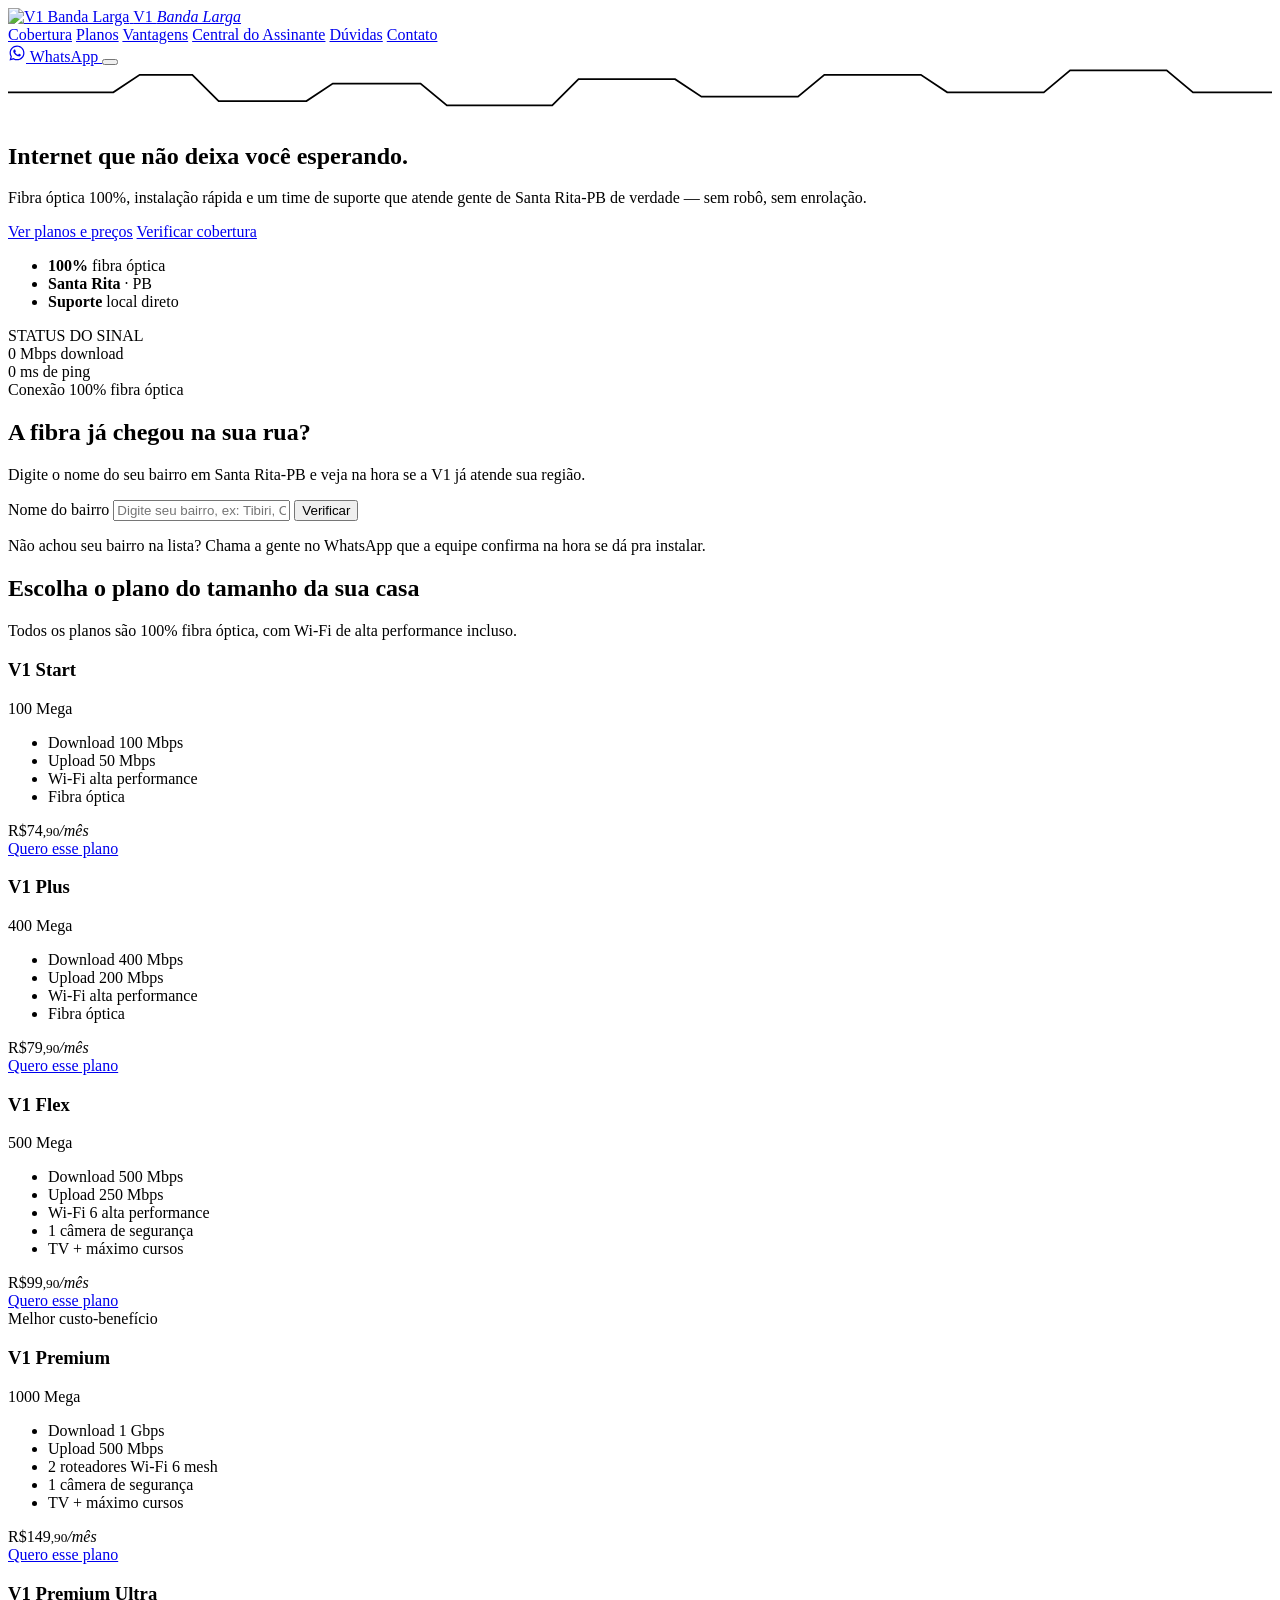
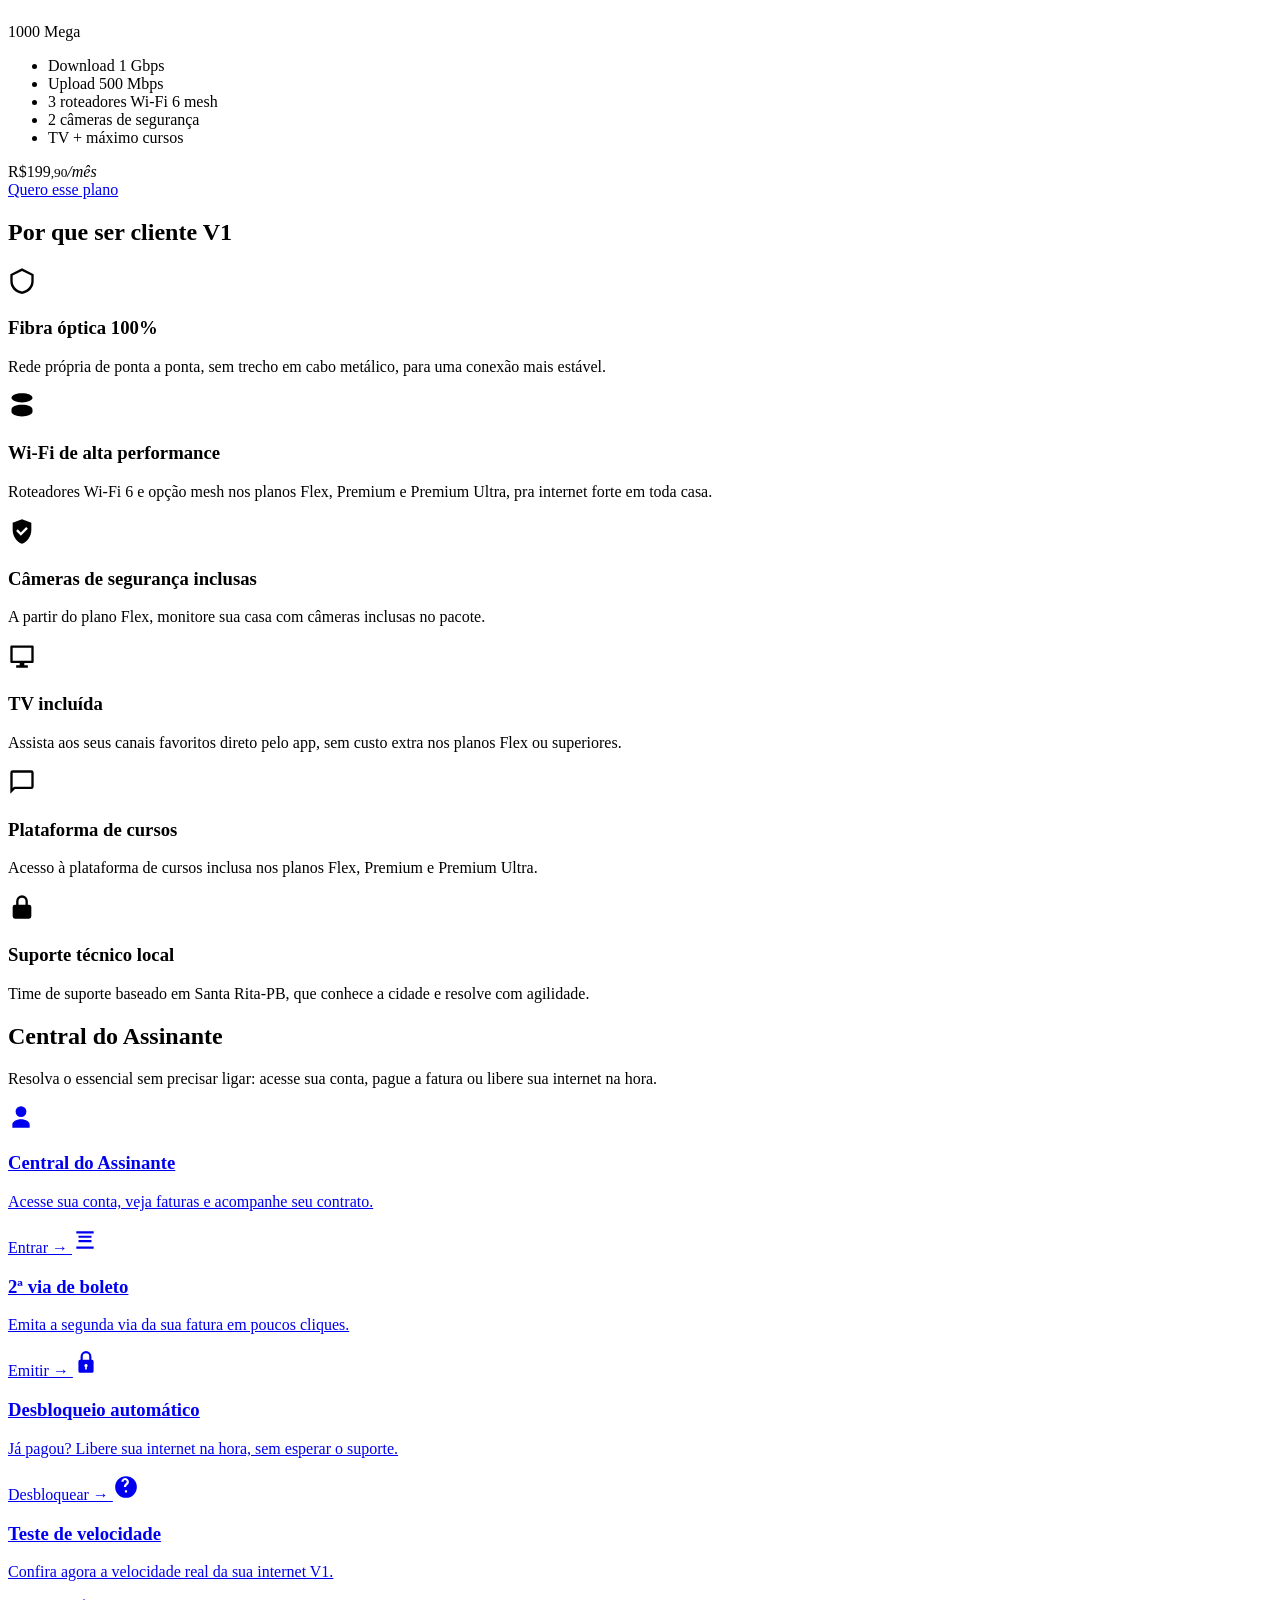
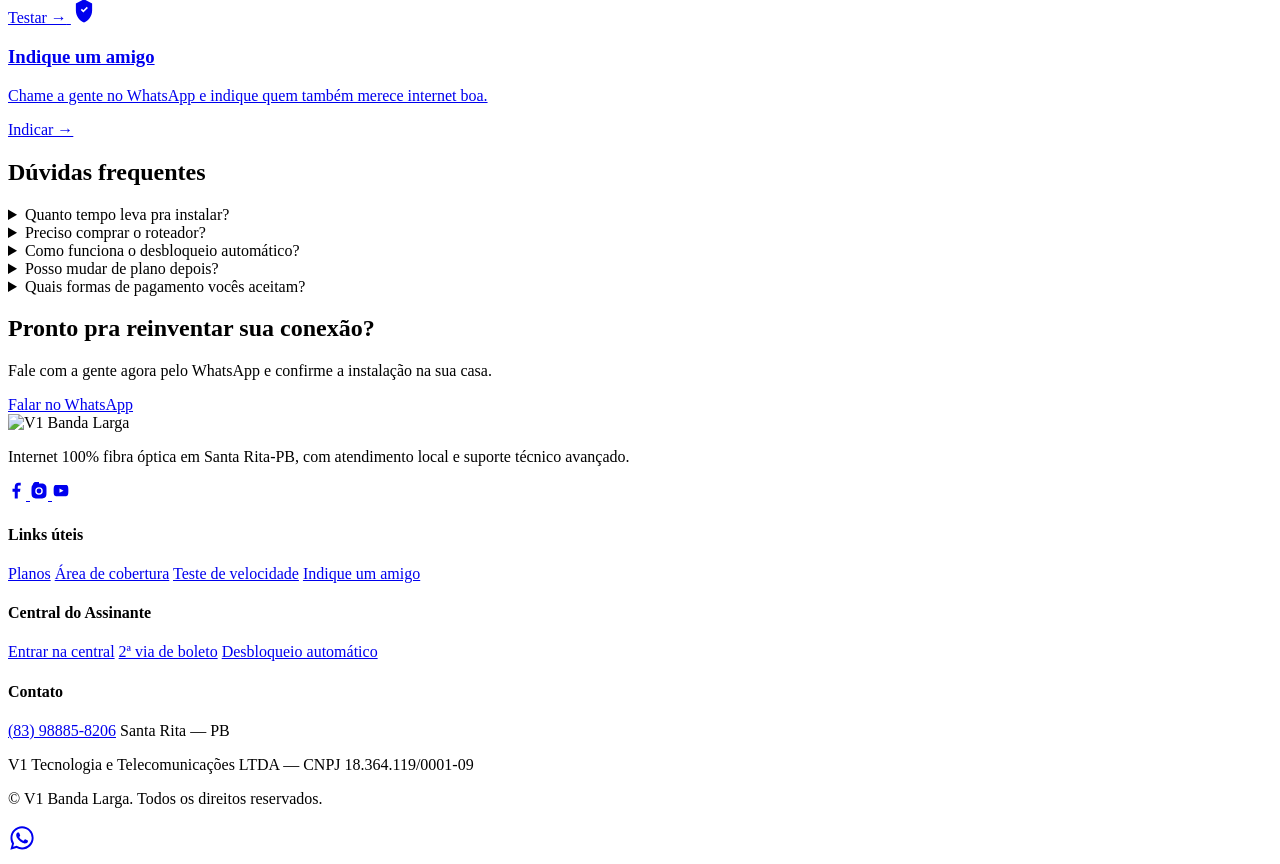
==== index.html @ bdbc302c "Add files via upload" ====
<!DOCTYPE html>
<html lang="pt-BR">
<head>
<meta charset="UTF-8">
<meta name="viewport" content="width=device-width, initial-scale=1.0">
<title>V1 Banda Larga — Internet Fibra Óptica em Santa Rita-PB</title>
<meta name="description" content="Internet 100% fibra óptica em Santa Rita-PB. Verifique a cobertura na sua rua, escolha seu plano e assine em minutos com a V1 Banda Larga.">
<link rel="icon" href="https://v1bandalarga.com.br/wp-content/uploads/2025/12/Logo-V1-Alta-2-150x150.png">
<link rel="preconnect" href="https://fonts.googleapis.com">
<link rel="preconnect" href="https://fonts.gstatic.com" crossorigin>
<link href="https://fonts.googleapis.com/css2?family=Space+Grotesk:wght@500;600;700&family=Inter:wght@400;500;600;700&display=swap" rel="stylesheet">
<link rel="stylesheet" href="css/style.css">
</head>
<body>

<!-- ===================== HEADER ===================== -->
<header class="site-header" id="topo">
  <div class="wrap header-inner">
    <a href="#topo" class="brand">
      <img src="https://v1bandalarga.com.br/wp-content/uploads/2025/12/Logo-V1-Alta-2-150x150.png" alt="V1 Banda Larga" width="44" height="44">
      <span class="brand-text">V1 <em>Banda Larga</em></span>
    </a>

    <nav class="main-nav" id="mainNav">
      <a href="#cobertura">Cobertura</a>
      <a href="#planos">Planos</a>
      <a href="#vantagens">Vantagens</a>
      <a href="#central">Central do Assinante</a>
      <a href="#faq">Dúvidas</a>
      <a href="#contato">Contato</a>
    </nav>

    <div class="header-actions">
      <a class="btn btn-whats btn-sm" href="https://api.whatsapp.com/send/?phone=5583988858206&text=Ol%C3%A1%2C%20quero%20assinar%20a%20V1%20Banda%20Larga&type=phone_number&app_absent=0" target="_blank" rel="noopener">
        <svg viewBox="0 0 24 24" width="18" height="18" aria-hidden="true"><path fill="currentColor" d="M12.04 2C6.58 2 2.13 6.45 2.13 11.91c0 1.75.46 3.45 1.33 4.95L2 22l5.29-1.39a9.9 9.9 0 0 0 4.75 1.21h.01c5.46 0 9.9-4.45 9.9-9.91C21.96 6.45 17.5 2 12.04 2Zm0 18.06h-.01a8.2 8.2 0 0 1-4.19-1.15l-.3-.18-3.14.82.84-3.06-.2-.31a8.15 8.15 0 0 1-1.26-4.36c0-4.53 3.69-8.22 8.27-8.22 2.21 0 4.28.86 5.85 2.42a8.19 8.19 0 0 1 2.42 5.83c0 4.53-3.7 8.21-8.28 8.21Zm4.53-6.15c-.25-.12-1.46-.72-1.68-.8-.23-.08-.39-.12-.56.12-.16.25-.64.8-.78.96-.14.17-.29.19-.53.06-.25-.12-1.04-.38-1.98-1.22-.73-.65-1.23-1.46-1.37-1.7-.14-.25-.02-.38.11-.5.11-.11.25-.29.37-.43.12-.15.16-.25.25-.42.08-.16.04-.31-.02-.43-.06-.12-.56-1.35-.77-1.85-.2-.48-.4-.42-.56-.43h-.48c-.16 0-.43.06-.66.31-.22.25-.87.85-.87 2.08 0 1.22.89 2.4 1.02 2.57.12.16 1.75 2.67 4.24 3.74.59.26 1.06.41 1.42.52.6.19 1.14.16 1.57.1.48-.07 1.46-.6 1.67-1.17.2-.58.2-1.07.14-1.17-.06-.1-.22-.16-.47-.28Z"/></svg>
        WhatsApp
      </a>
      <button class="nav-toggle" id="navToggle" aria-label="Abrir menu" aria-expanded="false" aria-controls="mainNav">
        <span></span><span></span><span></span>
      </button>
    </div>
  </div>
</header>

<main>

<!-- ===================== HERO ===================== -->
<section class="hero">
  <svg class="hero-trace" viewBox="0 0 1440 60" preserveAspectRatio="none" aria-hidden="true">
    <path d="M0 30 L120 30 L150 10 L210 10 L240 40 L340 40 L370 20 L470 20 L500 45 L620 45 L650 15 L760 15 L790 35 L900 35 L930 10 L1040 10 L1070 30 L1180 30 L1210 5 L1320 5 L1350 30 L1440 30" fill="none" stroke="currentColor" stroke-width="2"/>
  </svg>

  <div class="wrap hero-inner">
    <div class="hero-copy">
      <h1>Internet que não deixa você esperando.</h1>
      <p class="hero-lead">Fibra óptica 100%, instalação rápida e um time de suporte que atende gente de Santa Rita-PB de verdade — sem robô, sem enrolação.</p>
      <div class="hero-cta">
        <a href="#planos" class="btn btn-primary">Ver planos e preços</a>
        <a href="#cobertura" class="btn btn-outline">Verificar cobertura</a>
      </div>
      <ul class="hero-trust">
        <li><strong>100%</strong> fibra óptica</li>
        <li><strong>Santa Rita</strong> · PB</li>
        <li><strong>Suporte</strong> local direto</li>
      </ul>
    </div>

    <div class="hero-device" aria-hidden="true">
      <div class="device-card">
        <div class="device-top">
          <span class="device-dot"></span>
          <span class="device-label">STATUS DO SINAL</span>
        </div>
        <div class="device-bars">
          <span style="--h:35%"></span>
          <span style="--h:55%"></span>
          <span style="--h:75%"></span>
          <span style="--h:95%"></span>
          <span style="--h:100%"></span>
        </div>
        <div class="device-readout">
          <div>
            <span class="readout-num" data-count="1000">0</span>
            <span class="readout-unit">Mbps download</span>
          </div>
          <div>
            <span class="readout-num" data-count="4">0</span>
            <span class="readout-unit">ms de ping</span>
          </div>
        </div>
        <div class="device-foot">Conexão 100% fibra óptica</div>
      </div>
    </div>
  </div>
</section>

<!-- ===================== COBERTURA ===================== -->
<section class="section" id="cobertura">
  <div class="wrap">
    <div class="section-head">
      <h2>A fibra já chegou na sua rua?</h2>
      <p>Digite o nome do seu bairro em Santa Rita-PB e veja na hora se a V1 já atende sua região.</p>
    </div>

    <form class="coverage-form" id="coverageForm">
      <label for="bairroInput" class="sr-only">Nome do bairro</label>
      <input type="text" id="bairroInput" name="bairro" placeholder="Digite seu bairro, ex: Tibiri, Centro, Jardim Europa..." autocomplete="off">
      <button type="submit" class="btn btn-primary">Verificar</button>
    </form>

    <div class="coverage-result" id="coverageResult" role="status" aria-live="polite"></div>

    <p class="coverage-hint">Não achou seu bairro na lista? Chama a gente no WhatsApp que a equipe confirma na hora se dá pra instalar.</p>
  </div>
</section>

<!-- ===================== PLANOS ===================== -->
<section class="section section-dark" id="planos">
  <div class="wrap">
    <div class="section-head">
      <h2>Escolha o plano do tamanho da sua casa</h2>
      <p>Todos os planos são 100% fibra óptica, com Wi-Fi de alta performance incluso.</p>
    </div>

    <div class="plans-grid">

      <article class="plan-card">
        <h3>V1 Start</h3>
        <div class="plan-speed"><span>100</span> Mega</div>
        <ul class="plan-features">
          <li>Download 100 Mbps</li>
          <li>Upload 50 Mbps</li>
          <li>Wi-Fi alta performance</li>
          <li>Fibra óptica</li>
        </ul>
        <div class="plan-price"><span>R$</span>74<small>,90</small><em>/mês</em></div>
        <a class="btn btn-whats btn-block" target="_blank" rel="noopener" href="https://api.whatsapp.com/send/?phone=5583988858206&text=Ol%C3%A1%2C%20tenho%20interesse%20no%20plano%20V1%20Start%20100%20Mega&type=phone_number&app_absent=0">Quero esse plano</a>
      </article>

      <article class="plan-card">
        <h3>V1 Plus</h3>
        <div class="plan-speed"><span>400</span> Mega</div>
        <ul class="plan-features">
          <li>Download 400 Mbps</li>
          <li>Upload 200 Mbps</li>
          <li>Wi-Fi alta performance</li>
          <li>Fibra óptica</li>
        </ul>
        <div class="plan-price"><span>R$</span>79<small>,90</small><em>/mês</em></div>
        <a class="btn btn-whats btn-block" target="_blank" rel="noopener" href="https://api.whatsapp.com/send/?phone=5583988858206&text=Ol%C3%A1%2C%20tenho%20interesse%20no%20plano%20V1%20Plus%20400%20Mega&type=phone_number&app_absent=0">Quero esse plano</a>
      </article>

      <article class="plan-card">
        <h3>V1 Flex</h3>
        <div class="plan-speed"><span>500</span> Mega</div>
        <ul class="plan-features">
          <li>Download 500 Mbps</li>
          <li>Upload 250 Mbps</li>
          <li>Wi-Fi 6 alta performance</li>
          <li>1 câmera de segurança</li>
          <li>TV + máximo cursos</li>
        </ul>
        <div class="plan-price"><span>R$</span>99<small>,90</small><em>/mês</em></div>
        <a class="btn btn-whats btn-block" target="_blank" rel="noopener" href="https://api.whatsapp.com/send/?phone=5583988858206&text=Ol%C3%A1%2C%20tenho%20interesse%20no%20plano%20V1%20Flex%20500%20Mega&type=phone_number&app_absent=0">Quero esse plano</a>
      </article>

      <article class="plan-card plan-highlight">
        <span class="plan-tag">Melhor custo-benefício</span>
        <h3>V1 Premium</h3>
        <div class="plan-speed"><span>1000</span> Mega</div>
        <ul class="plan-features">
          <li>Download 1 Gbps</li>
          <li>Upload 500 Mbps</li>
          <li>2 roteadores Wi-Fi 6 mesh</li>
          <li>1 câmera de segurança</li>
          <li>TV + máximo cursos</li>
        </ul>
        <div class="plan-price"><span>R$</span>149<small>,90</small><em>/mês</em></div>
        <a class="btn btn-whats btn-block" target="_blank" rel="noopener" href="https://api.whatsapp.com/send/?phone=5583988858206&text=Ol%C3%A1%2C%20tenho%20interesse%20no%20plano%20V1%20Premium%201000%20Mega&type=phone_number&app_absent=0">Quero esse plano</a>
      </article>

      <article class="plan-card">
        <h3>V1 Premium Ultra</h3>
        <div class="plan-speed"><span>1000</span> Mega</div>
        <ul class="plan-features">
          <li>Download 1 Gbps</li>
          <li>Upload 500 Mbps</li>
          <li>3 roteadores Wi-Fi 6 mesh</li>
          <li>2 câmeras de segurança</li>
          <li>TV + máximo cursos</li>
        </ul>
        <div class="plan-price"><span>R$</span>199<small>,90</small><em>/mês</em></div>
        <a class="btn btn-whats btn-block" target="_blank" rel="noopener" href="https://api.whatsapp.com/send/?phone=5583988858206&text=Ol%C3%A1%2C%20tenho%20interesse%20no%20plano%20V1%20Premium%20Ultra%201000%20Mega&type=phone_number&app_absent=0">Quero esse plano</a>
      </article>

    </div>
  </div>
</section>

<!-- ===================== VANTAGENS ===================== -->
<section class="section" id="vantagens">
  <div class="wrap">
    <div class="section-head">
      <h2>Por que ser cliente V1</h2>
    </div>

    <div class="advantages-grid">
      <div class="advantage">
        <svg viewBox="0 0 24 24" width="28" height="28" aria-hidden="true"><path fill="currentColor" d="M12 2 2 7v6c0 5.25 3.6 9.74 10 11 6.4-1.26 10-5.75 10-11V7l-10-5Zm0 2.2 8 4v4.7c0 4.25-2.86 7.75-8 8.98-5.14-1.23-8-4.73-8-8.98V8.2l8-4Z"/></svg>
        <h3>Fibra óptica 100%</h3>
        <p>Rede própria de ponta a ponta, sem trecho em cabo metálico, para uma conexão mais estável.</p>
      </div>
      <div class="advantage">
        <svg viewBox="0 0 24 24" width="28" height="28" aria-hidden="true"><path fill="currentColor" d="M12 21c-4.97 0-9-1.79-9-4v-2c0-2.21 4.03-4 9-4s9 1.79 9 4v2c0 2.21-4.03 4-9 4Zm0-12C7.03 9 3 7.21 3 5s4.03-4 9-4 9 1.79 9 4-4.03 4-9 4Z"/></svg>
        <h3>Wi-Fi de alta performance</h3>
        <p>Roteadores Wi-Fi 6 e opção mesh nos planos Flex, Premium e Premium Ultra, pra internet forte em toda casa.</p>
      </div>
      <div class="advantage">
        <svg viewBox="0 0 24 24" width="28" height="28" aria-hidden="true"><path fill="currentColor" d="M12 2 4 5v6c0 5.5 3.4 10.7 8 12 4.6-1.3 8-6.5 8-12V5l-8-3Zm-1 14-4-4 1.4-1.4L11 13.2l4.6-4.6L17 10l-6 6Z"/></svg>
        <h3>Câmeras de segurança inclusas</h3>
        <p>A partir do plano Flex, monitore sua casa com câmeras inclusas no pacote.</p>
      </div>
      <div class="advantage">
        <svg viewBox="0 0 24 24" width="28" height="28" aria-hidden="true"><path fill="currentColor" d="M21 3H3a1 1 0 0 0-1 1v13a1 1 0 0 0 1 1h7v2H7v2h10v-2h-3v-2h7a1 1 0 0 0 1-1V4a1 1 0 0 0-1-1Zm-1 13H4V5h16v11Z"/></svg>
        <h3>TV incluída</h3>
        <p>Assista aos seus canais favoritos direto pelo app, sem custo extra nos planos Flex ou superiores.</p>
      </div>
      <div class="advantage">
        <svg viewBox="0 0 24 24" width="28" height="28" aria-hidden="true"><path fill="currentColor" d="M4 4h16v12H5.17L4 17.17V4Zm0-2a2 2 0 0 0-2 2v18l4-4h14a2 2 0 0 0 2-2V4a2 2 0 0 0-2-2H4Z"/></svg>
        <h3>Plataforma de cursos</h3>
        <p>Acesso à plataforma de cursos inclusa nos planos Flex, Premium e Premium Ultra.</p>
      </div>
      <div class="advantage">
        <svg viewBox="0 0 24 24" width="28" height="28" aria-hidden="true"><path fill="currentColor" d="M12 2a5 5 0 0 1 5 5v3h1a2 2 0 0 1 2 2v8a2 2 0 0 1-2 2H6a2 2 0 0 1-2-2v-8a2 2 0 0 1 2-2h1V7a5 5 0 0 1 5-5Zm0 2a3 3 0 0 0-3 3v3h6V7a3 3 0 0 0-3-3Z"/></svg>
        <h3>Suporte técnico local</h3>
        <p>Time de suporte baseado em Santa Rita-PB, que conhece a cidade e resolve com agilidade.</p>
      </div>
    </div>
  </div>
</section>

<!-- ===================== CENTRAL DO ASSINANTE ===================== -->
<section class="section section-dark" id="central">
  <div class="wrap">
    <div class="section-head">
      <h2>Central do Assinante</h2>
      <p>Resolva o essencial sem precisar ligar: acesse sua conta, pague a fatura ou libere sua internet na hora.</p>
    </div>

    <div class="central-grid">

      <a class="central-card" href="https://v1bandalarga.sgp.net.br/accounts/central/login" target="_blank" rel="noopener">
        <svg viewBox="0 0 24 24" width="26" height="26" aria-hidden="true"><path fill="currentColor" d="M12 12a5 5 0 1 0 0-10 5 5 0 0 0 0 10Zm0 2c-4.42 0-8 2.24-8 5v3h16v-3c0-2.76-3.58-5-8-5Z"/></svg>
        <h3>Central do Assinante</h3>
        <p>Acesse sua conta, veja faturas e acompanhe seu contrato.</p>
        <span class="central-link">Entrar &rarr;</span>
      </a>

      <a class="central-card" href="https://v1bandalarga.sgp.net.br/accounts/central/login" target="_blank" rel="noopener">
        <svg viewBox="0 0 24 24" width="26" height="26" aria-hidden="true"><path fill="currentColor" d="M4 4h16v2H4V4Zm0 14h16v2H4v-2Zm2-10h12v2H6V8Zm0 4h12v2H6v-2Z"/></svg>
        <h3>2ª via de boleto</h3>
        <p>Emita a segunda via da sua fatura em poucos cliques.</p>
        <span class="central-link">Emitir &rarr;</span>
      </a>

      <a class="central-card central-card-accent" href="https://v1bandalarga.sgp.net.br/accounts/central/login" target="_blank" rel="noopener">
        <svg viewBox="0 0 24 24" width="26" height="26" aria-hidden="true"><path fill="currentColor" d="M12 1a5 5 0 0 1 5 5v3h.5A1.5 1.5 0 0 1 19 10.5v9a1.5 1.5 0 0 1-1.5 1.5h-11A1.5 1.5 0 0 1 5 19.5v-9A1.5 1.5 0 0 1 6.5 9H7V6a5 5 0 0 1 5-5Zm0 2a3 3 0 0 0-3 3v3h6V6a3 3 0 0 0-3-3Zm0 10a1.5 1.5 0 0 0-.75 2.8V17.5a.75.75 0 0 0 1.5 0v-1.7A1.5 1.5 0 0 0 12 13Z"/></svg>
        <h3>Desbloqueio automático</h3>
        <p>Já pagou? Libere sua internet na hora, sem esperar o suporte.</p>
        <span class="central-link">Desbloquear &rarr;</span>
      </a>

      <a class="central-card" href="https://v1bandalarga.speedtestcustom.com" target="_blank" rel="noopener">
        <svg viewBox="0 0 24 24" width="26" height="26" aria-hidden="true"><path fill="currentColor" d="M12 2a10 10 0 1 0 10 10A10 10 0 0 0 12 2Zm1 15h-2v-2h2Zm1.07-7.75-1.42 1.42a2 2 0 0 0-.65 1.33h-2a4 4 0 0 1 1.17-2.75l1.09-1.1a1.5 1.5 0 1 0-2.55-1.07h-2a3.5 3.5 0 1 1 6.36 2.17Z"/></svg>
        <h3>Teste de velocidade</h3>
        <p>Confira agora a velocidade real da sua internet V1.</p>
        <span class="central-link">Testar &rarr;</span>
      </a>

      <a class="central-card" href="https://api.whatsapp.com/message/WPY2QM5CGW5VB1" target="_blank" rel="noopener">
        <svg viewBox="0 0 24 24" width="26" height="26" aria-hidden="true"><path fill="currentColor" d="M12 2 4.5 6v6.5c0 5.05 3.4 9.76 7.5 11 4.1-1.24 7.5-5.95 7.5-11V6L12 2Zm3.6 8.1-4.2 4.2-2.4-2.4 1.06-1.06L11.4 12.2l3.14-3.14L15.6 10.1Z"/></svg>
        <h3>Indique um amigo</h3>
        <p>Chame a gente no WhatsApp e indique quem também merece internet boa.</p>
        <span class="central-link">Indicar &rarr;</span>
      </a>

    </div>
  </div>
</section>

<!-- ===================== FAQ ===================== -->
<section class="section" id="faq">
  <div class="wrap wrap-narrow">
    <div class="section-head">
      <h2>Dúvidas frequentes</h2>
    </div>

    <div class="faq-list">
      <details class="faq-item">
        <summary>Quanto tempo leva pra instalar?</summary>
        <p>O prazo varia conforme a disponibilidade de rede na sua rua. Depois de confirmada a cobertura, nossa equipe agenda a instalação com você.</p>
      </details>
      <details class="faq-item">
        <summary>Preciso comprar o roteador?</summary>
        <p>Não. O equipamento vai em comodato — ele é seu enquanto você for cliente V1, e a manutenção é por nossa conta.</p>
      </details>
      <details class="faq-item">
        <summary>Como funciona o desbloqueio automático?</summary>
        <p>Depois de confirmado o pagamento, você acessa a Central do Assinante e libera sua internet na hora, sem precisar esperar o suporte.</p>
      </details>
      <details class="faq-item">
        <summary>Posso mudar de plano depois?</summary>
        <p>Sim. É só falar com a gente pelo WhatsApp ou pela Central do Assinante que ajustamos seu plano.</p>
      </details>
      <details class="faq-item">
        <summary>Quais formas de pagamento vocês aceitam?</summary>
        <p>Boleto e Pix. Fale com a equipe pra confirmar as opções disponíveis pro seu plano.</p>
      </details>
    </div>
  </div>
</section>

<!-- ===================== CTA FINAL ===================== -->
<section class="cta-final">
  <div class="wrap">
    <h2>Pronto pra reinventar sua conexão?</h2>
    <p>Fale com a gente agora pelo WhatsApp e confirme a instalação na sua casa.</p>
    <a class="btn btn-whats btn-lg" target="_blank" rel="noopener" href="https://api.whatsapp.com/send/?phone=5583988858206&text=Ol%C3%A1%2C%20quero%20assinar%20a%20V1%20Banda%20Larga&type=phone_number&app_absent=0">Falar no WhatsApp</a>
  </div>
</section>

</main>

<!-- ===================== FOOTER ===================== -->
<footer class="site-footer" id="contato">
  <div class="wrap footer-grid">
    <div class="footer-brand">
      <img src="https://v1bandalarga.com.br/wp-content/uploads/2025/12/Logo-V1-Alta-2-150x150.png" alt="V1 Banda Larga" width="56" height="56">
      <p>Internet 100% fibra óptica em Santa Rita-PB, com atendimento local e suporte técnico avançado.</p>
      <div class="footer-social">
        <a href="#" aria-label="Facebook" target="_blank" rel="noopener">
          <svg viewBox="0 0 24 24" width="18" height="18"><path fill="currentColor" d="M13 22v-9h3l.5-4H13V6.5c0-1.16.32-1.95 1.98-1.95H17V1.1C16.6 1.05 15.4 1 14 1c-3 0-5 1.83-5 5.2V9H6v4h3v9h4Z"/></svg>
        </a>
        <a href="#" aria-label="Instagram" target="_blank" rel="noopener">
          <svg viewBox="0 0 24 24" width="18" height="18"><path fill="currentColor" d="M12 2c2.7 0 3.06.01 4.12.06 1.06.05 1.79.22 2.43.47.66.26 1.22.6 1.77 1.15.55.55.9 1.11 1.15 1.77.25.64.42 1.37.47 2.43C21.99 8.94 22 9.3 22 12s-.01 3.06-.06 4.12c-.05 1.06-.22 1.79-.47 2.43a4.9 4.9 0 0 1-1.15 1.77 4.9 4.9 0 0 1-1.77 1.15c-.64.25-1.37.42-2.43.47C15.06 21.99 14.7 22 12 22s-3.06-.01-4.12-.06c-1.06-.05-1.79-.22-2.43-.47a4.9 4.9 0 0 1-1.77-1.15 4.9 4.9 0 0 1-1.15-1.77c-.25-.64-.42-1.37-.47-2.43C2.01 15.06 2 14.7 2 12s.01-3.06.06-4.12c.05-1.06.22-1.79.47-2.43.26-.66.6-1.22 1.15-1.77A4.9 4.9 0 0 1 5.45.53C6.09.28 6.82.11 7.88.06 8.94.01 9.3 0 12 0Zm0 5a5 5 0 1 0 0 10 5 5 0 0 0 0-10Zm0 8.2a3.2 3.2 0 1 1 0-6.4 3.2 3.2 0 0 1 0 6.4Zm5.2-8.4a1.17 1.17 0 1 1 0-2.34 1.17 1.17 0 0 1 0 2.34Z"/></svg>
        </a>
        <a href="#" aria-label="YouTube" target="_blank" rel="noopener">
          <svg viewBox="0 0 24 24" width="18" height="18"><path fill="currentColor" d="M21.6 7.2s-.21-1.49-.86-2.14c-.82-.86-1.74-.86-2.16-.91C15.6 4 12 4 12 4h-.01s-3.59 0-6.57.15c-.42.05-1.34.05-2.16.91-.65.65-.86 2.14-.86 2.14S2.2 8.94 2.2 10.68v1.63c0 1.74.2 3.48.2 3.48s.21 1.49.86 2.14c.82.86 1.9.83 2.38.92C7.4 19 12 19 12 19s3.6 0 6.58-.15c.42-.05 1.34-.05 2.16-.91.65-.65.86-2.14.86-2.14s.2-1.74.2-3.48v-1.63c0-1.74-.2-3.48-.2-3.48ZM9.98 14.3V8.7l5.4 2.8-5.4 2.8Z"/></svg>
        </a>
      </div>
    </div>

    <div class="footer-col">
      <h4>Links úteis</h4>
      <a href="#planos">Planos</a>
      <a href="#cobertura">Área de cobertura</a>
      <a href="https://v1bandalarga.speedtestcustom.com" target="_blank" rel="noopener">Teste de velocidade</a>
      <a href="https://api.whatsapp.com/message/WPY2QM5CGW5VB1" target="_blank" rel="noopener">Indique um amigo</a>
    </div>

    <div class="footer-col">
      <h4>Central do Assinante</h4>
      <a href="https://v1bandalarga.sgp.net.br/accounts/central/login" target="_blank" rel="noopener">Entrar na central</a>
      <a href="https://v1bandalarga.sgp.net.br/accounts/central/login" target="_blank" rel="noopener">2ª via de boleto</a>
      <a href="https://v1bandalarga.sgp.net.br/accounts/central/login" target="_blank" rel="noopener">Desbloqueio automático</a>
    </div>

    <div class="footer-col">
      <h4>Contato</h4>
      <a href="https://api.whatsapp.com/send/?phone=5583988858206&text=Ol%C3%A1%2C%20quero%20falar%20com%20a%20V1%20Banda%20Larga&type=phone_number&app_absent=0" target="_blank" rel="noopener">(83) 98885-8206</a>
      <span>Santa Rita — PB</span>
    </div>
  </div>

  <div class="wrap footer-bottom">
    <p>V1 Tecnologia e Telecomunicações LTDA — CNPJ 18.364.119/0001-09</p>
    <p>&copy; <span id="ano"></span> V1 Banda Larga. Todos os direitos reservados.</p>
  </div>
</footer>

<a class="whats-float" href="https://api.whatsapp.com/send/?phone=5583988858206&text=Ol%C3%A1%2C%20quero%20assinar%20a%20V1%20Banda%20Larga&type=phone_number&app_absent=0" target="_blank" rel="noopener" aria-label="Falar no WhatsApp">
  <svg viewBox="0 0 24 24" width="28" height="28" aria-hidden="true"><path fill="currentColor" d="M12.04 2C6.58 2 2.13 6.45 2.13 11.91c0 1.75.46 3.45 1.33 4.95L2 22l5.29-1.39a9.9 9.9 0 0 0 4.75 1.21h.01c5.46 0 9.9-4.45 9.9-9.91C21.96 6.45 17.5 2 12.04 2Zm0 18.06h-.01a8.2 8.2 0 0 1-4.19-1.15l-.3-.18-3.14.82.84-3.06-.2-.31a8.15 8.15 0 0 1-1.26-4.36c0-4.53 3.69-8.22 8.27-8.22 2.21 0 4.28.86 5.85 2.42a8.19 8.19 0 0 1 2.42 5.83c0 4.53-3.7 8.21-8.28 8.21Zm4.53-6.15c-.25-.12-1.46-.72-1.68-.8-.23-.08-.39-.12-.56.12-.16.25-.64.8-.78.96-.14.17-.29.19-.53.06-.25-.12-1.04-.38-1.98-1.22-.73-.65-1.23-1.46-1.37-1.7-.14-.25-.02-.38.11-.5.11-.11.25-.29.37-.43.12-.15.16-.25.25-.42.08-.16.04-.31-.02-.43-.06-.12-.56-1.35-.77-1.85-.2-.48-.4-.42-.56-.43h-.48c-.16 0-.43.06-.66.31-.22.25-.87.85-.87 2.08 0 1.22.89 2.4 1.02 2.57.12.16 1.75 2.67 4.24 3.74.59.26 1.06.41 1.42.52.6.19 1.14.16 1.57.1.48-.07 1.46-.6 1.67-1.17.2-.58.2-1.07.14-1.17-.06-.1-.22-.16-.47-.28Z"/></svg>
</a>

<script src="https://cdn.jsdelivr.net/npm/@supabase/supabase-js@2" defer></script>
<script src="js/main.js" defer></script>
</body>
</html>
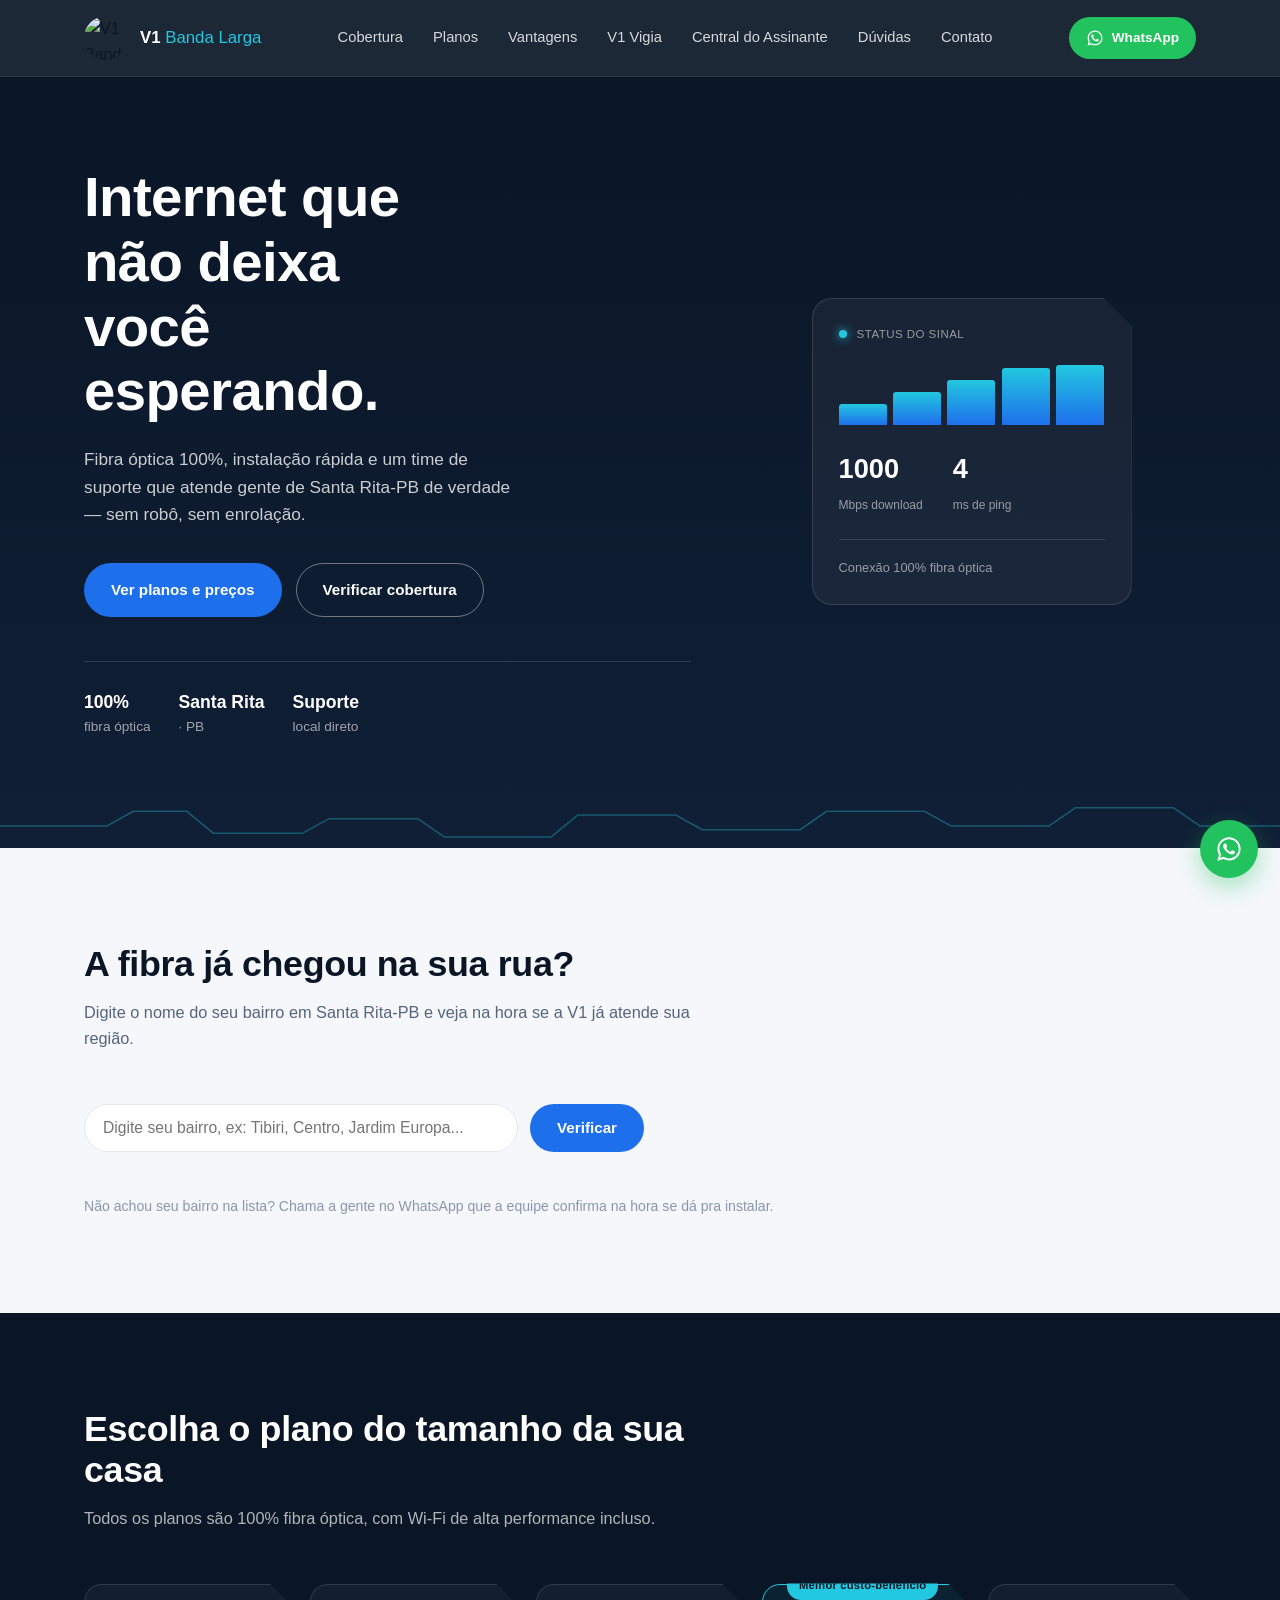
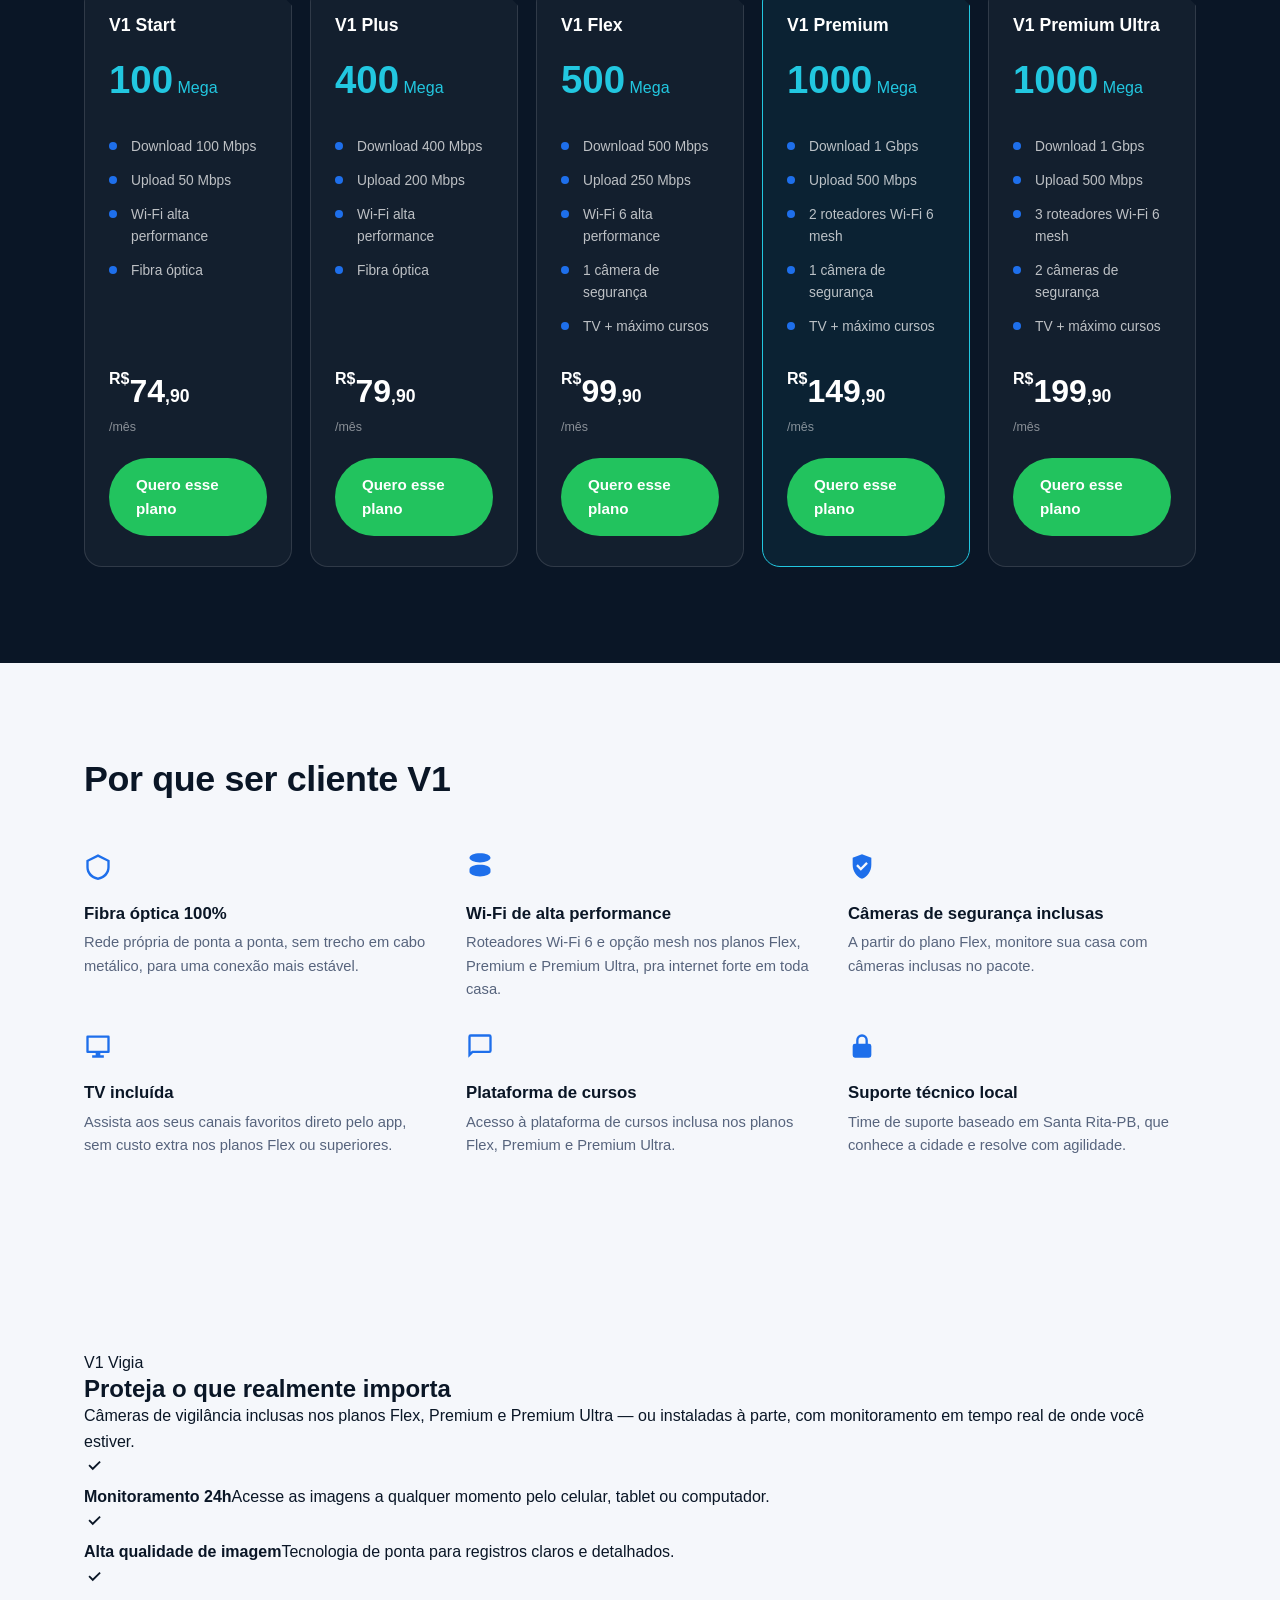
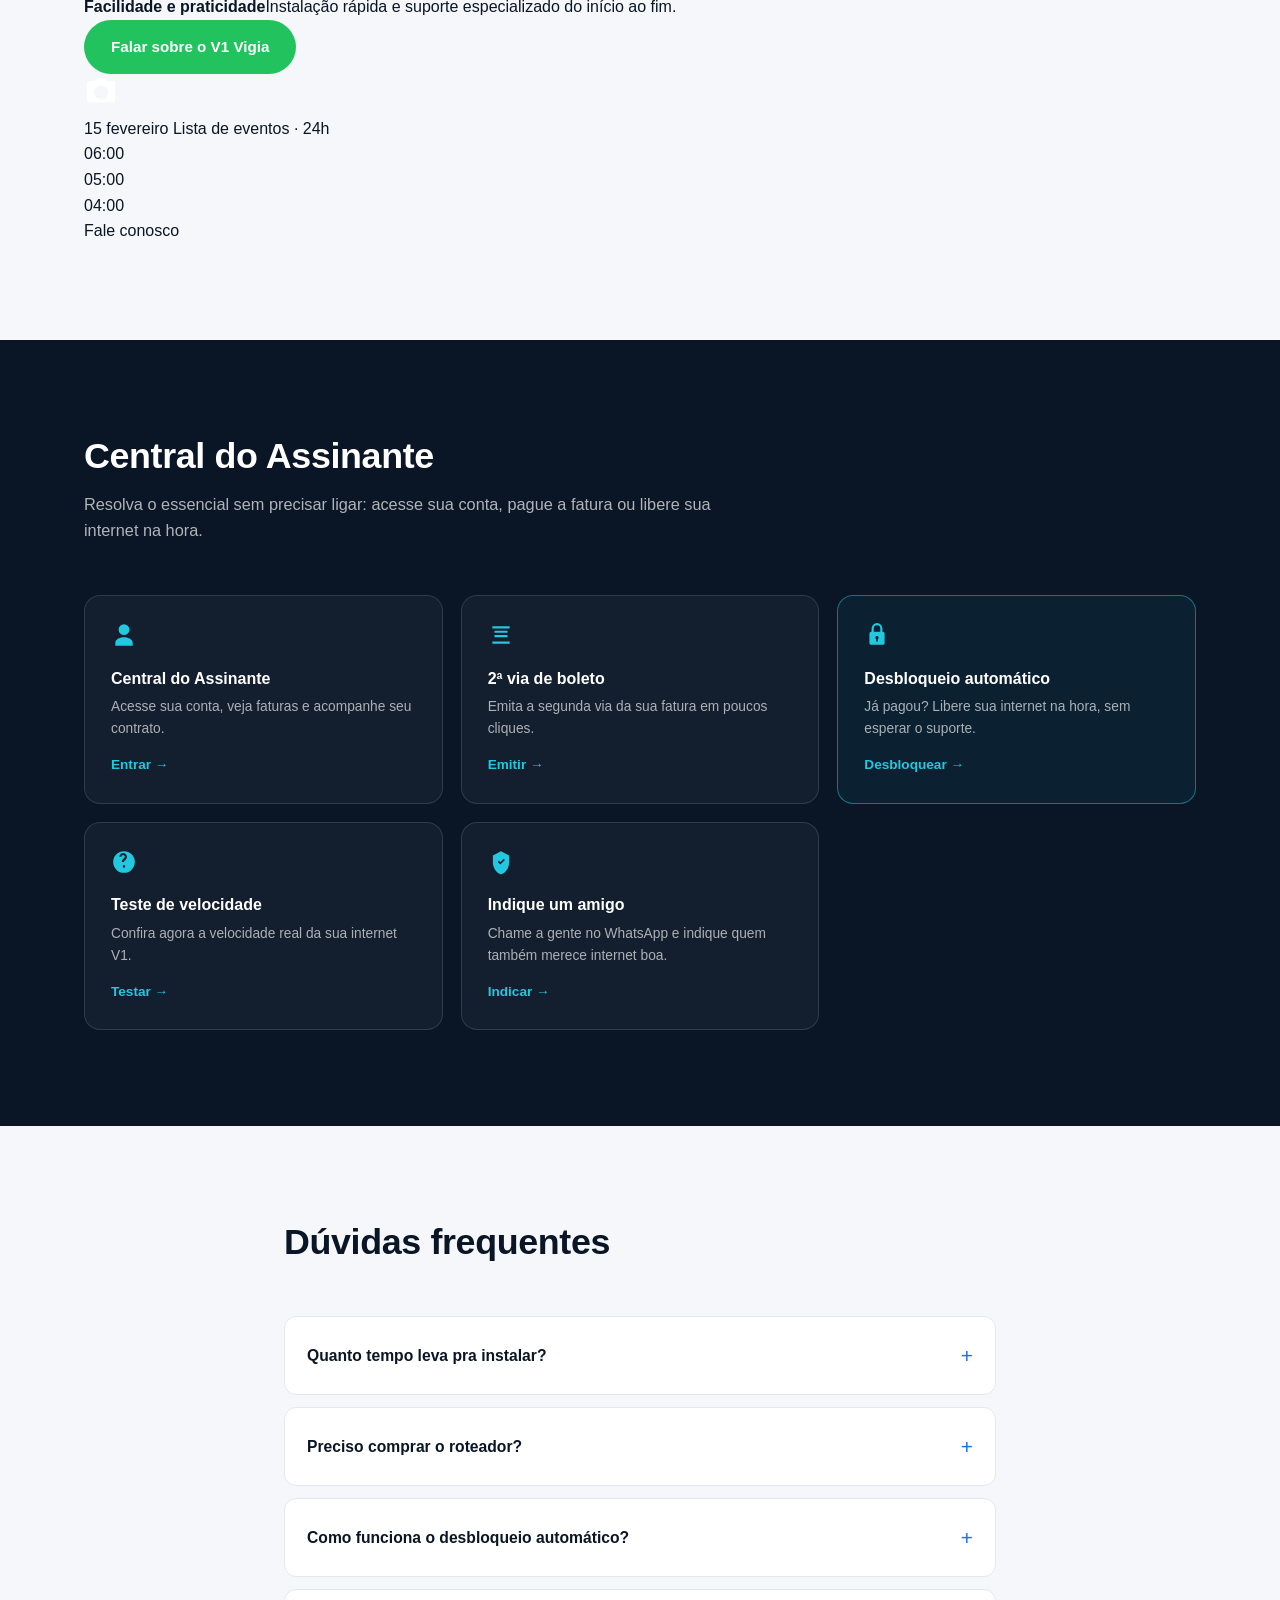
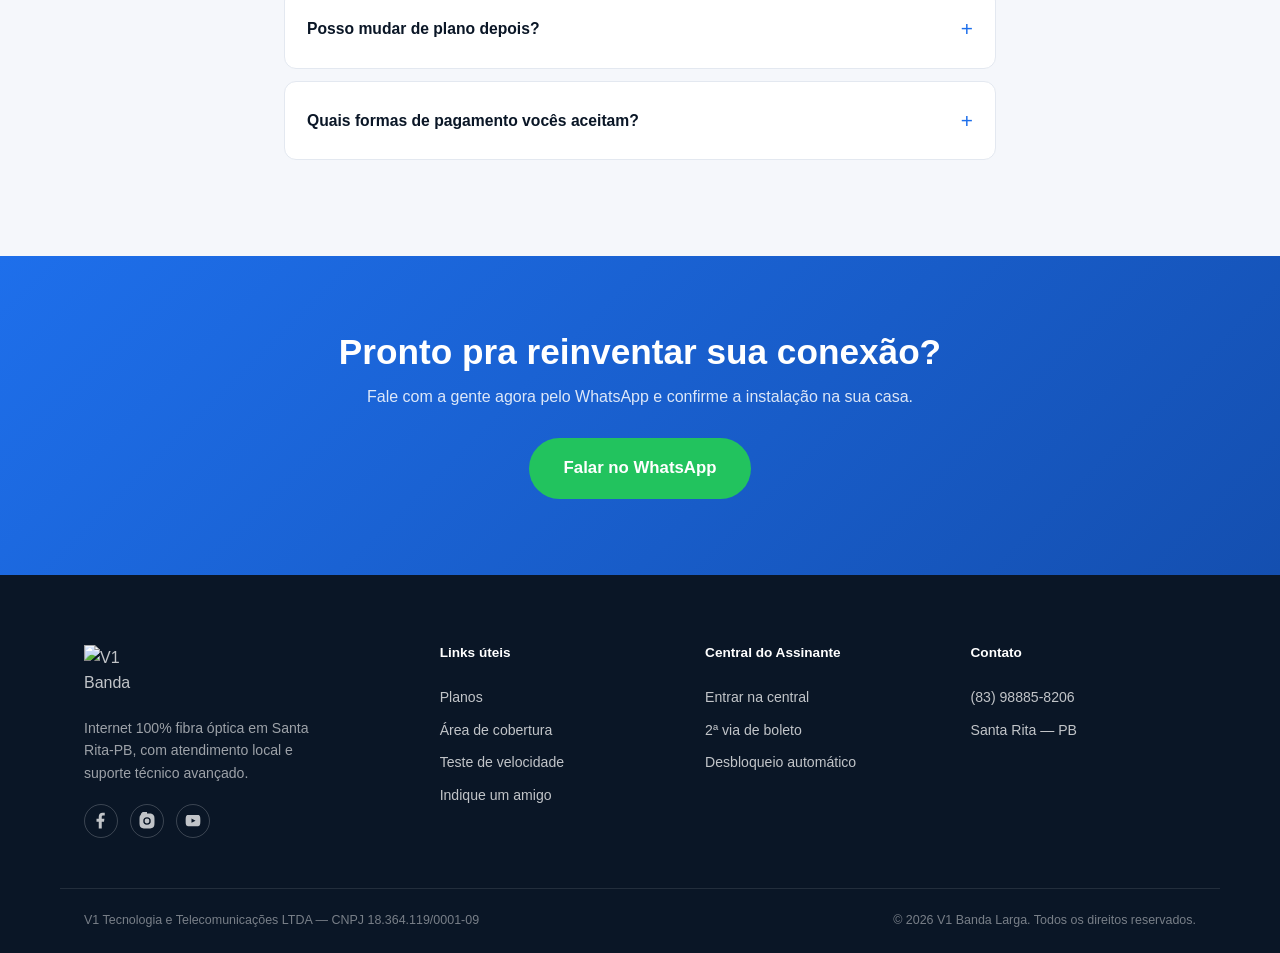
==== commit 77784526: "Update index.html" ====
--- a/index.html
+++ b/index.html
@@ -25,6 +25,7 @@
       <a href="#cobertura">Cobertura</a>
       <a href="#planos">Planos</a>
       <a href="#vantagens">Vantagens</a>
+      <a href="#vigia">V1 Vigia</a>
       <a href="#central">Central do Assinante</a>
       <a href="#faq">Dúvidas</a>
       <a href="#contato">Contato</a>
@@ -45,7 +46,10 @@
 <main>
 
 <!-- ===================== HERO ===================== -->
-<section class="hero">
+<section class="hero" id="heroSection">
+  <div class="hero-glow hero-glow-a" aria-hidden="true"></div>
+  <div class="hero-glow hero-glow-b" aria-hidden="true"></div>
+
   <svg class="hero-trace" viewBox="0 0 1440 60" preserveAspectRatio="none" aria-hidden="true">
     <path d="M0 30 L120 30 L150 10 L210 10 L240 40 L340 40 L370 20 L470 20 L500 45 L620 45 L650 15 L760 15 L790 35 L900 35 L930 10 L1040 10 L1070 30 L1180 30 L1210 5 L1320 5 L1350 30 L1440 30" fill="none" stroke="currentColor" stroke-width="2"/>
   </svg>
@@ -66,7 +70,10 @@
     </div>
 
     <div class="hero-device" aria-hidden="true">
-      <div class="device-card">
+      <span class="signal-ring ring-1"></span>
+      <span class="signal-ring ring-2"></span>
+      <span class="signal-ring ring-3"></span>
+      <div class="device-card" id="deviceCard">
         <div class="device-top">
           <span class="device-dot"></span>
           <span class="device-label">STATUS DO SINAL</span>
@@ -239,6 +246,50 @@
   </div>
 </section>
 
+<!-- ===================== V1 VIGIA (câmeras) ===================== -->
+<section class="section vigia" id="vigia">
+  <div class="wrap vigia-inner">
+    <div class="vigia-copy">
+      <span class="vigia-tag">V1 Vigia</span>
+      <h2>Proteja o que realmente importa</h2>
+      <p>Câmeras de vigilância inclusas nos planos Flex, Premium e Premium Ultra — ou instaladas à parte, com monitoramento em tempo real de onde você estiver.</p>
+
+      <ul class="vigia-features">
+        <li>
+          <svg viewBox="0 0 24 24" width="22" height="22" aria-hidden="true"><path fill="currentColor" d="m9.55 17.6-4.7-4.7 1.4-1.4 3.3 3.3 7.3-7.3 1.4 1.4Z"/></svg>
+          <div><strong>Monitoramento 24h</strong><span>Acesse as imagens a qualquer momento pelo celular, tablet ou computador.</span></div>
+        </li>
+        <li>
+          <svg viewBox="0 0 24 24" width="22" height="22" aria-hidden="true"><path fill="currentColor" d="m9.55 17.6-4.7-4.7 1.4-1.4 3.3 3.3 7.3-7.3 1.4 1.4Z"/></svg>
+          <div><strong>Alta qualidade de imagem</strong><span>Tecnologia de ponta para registros claros e detalhados.</span></div>
+        </li>
+        <li>
+          <svg viewBox="0 0 24 24" width="22" height="22" aria-hidden="true"><path fill="currentColor" d="m9.55 17.6-4.7-4.7 1.4-1.4 3.3 3.3 7.3-7.3 1.4 1.4Z"/></svg>
+          <div><strong>Facilidade e praticidade</strong><span>Instalação rápida e suporte especializado do início ao fim.</span></div>
+        </li>
+      </ul>
+
+      <a class="btn btn-whats" target="_blank" rel="noopener" href="https://api.whatsapp.com/send/?phone=5583988858206&text=Ol%C3%A1%2C%20quero%20saber%20mais%20sobre%20o%20V1%20Vigia%20(c%C3%A2meras%20de%20seguran%C3%A7a)&type=phone_number&app_absent=0">Falar sobre o V1 Vigia</a>
+    </div>
+
+    <div class="vigia-phone" aria-hidden="true">
+      <div class="phone-frame">
+        <div class="phone-notch"></div>
+        <div class="phone-cam-preview">
+          <svg viewBox="0 0 24 24" width="34" height="34"><path fill="#fff" fill-opacity=".9" d="M9 3 7.17 5H4a2 2 0 0 0-2 2v11a2 2 0 0 0 2 2h16a2 2 0 0 0 2-2V7a2 2 0 0 0-2-2h-3.17L15 3H9Zm3 15a5 5 0 1 1 0-10 5 5 0 0 1 0 10Z"/></svg>
+        </div>
+        <div class="phone-date">15 fevereiro <span>Lista de eventos · 24h</span></div>
+        <div class="phone-events">
+          <div class="phone-event"><span class="event-dot"></span>06:00</div>
+          <div class="phone-event"><span class="event-dot"></span>05:00</div>
+          <div class="phone-event"><span class="event-dot"></span>04:00</div>
+        </div>
+        <div class="phone-cta">Fale conosco</div>
+      </div>
+    </div>
+  </div>
+</section>
+
 <!-- ===================== CENTRAL DO ASSINANTE ===================== -->
 <section class="section section-dark" id="central">
   <div class="wrap">
--- a/css/style.css
+++ b/css/style.css
@@ -0,0 +1,413 @@
+/* =========================================================
+   V1 BANDA LARGA — design tokens
+   Cor:   --ink (fundo escuro), --blue (marca), --cyan (sinal/fibra)
+   Tipo:  Space Grotesk (títulos) + Inter (texto)
+   ========================================================= */
+:root{
+  --ink: #0a1626;
+  --ink-soft: #101f36;
+  --blue: #1e6feb;
+  --blue-dark: #144fb0;
+  --cyan: #22c7e0;
+  --paper: #f5f7fb;
+  --white: #ffffff;
+  --slate: #57647d;
+  --slate-light: #8a96ad;
+  --line: #e3e8f0;
+  --whats: #22c35e;
+  --whats-dark: #1aa34d;
+
+  --font-display: "Space Grotesk", sans-serif;
+  --font-body: "Inter", sans-serif;
+
+  --radius: 14px;
+  --wrap: 1160px;
+}
+
+*, *::before, *::after{ box-sizing: border-box; }
+html{ scroll-behavior: smooth; }
+body{
+  margin: 0;
+  font-family: var(--font-body);
+  color: var(--ink);
+  background: var(--paper);
+  line-height: 1.6;
+  -webkit-font-smoothing: antialiased;
+}
+img{ max-width: 100%; display: block; }
+a{ color: inherit; text-decoration: none; }
+ul{ list-style: none; margin: 0; padding: 0; }
+h1,h2,h3,h4{ font-family: var(--font-display); line-height: 1.15; margin: 0; }
+p{ margin: 0; }
+.sr-only{ position:absolute; width:1px; height:1px; overflow:hidden; clip:rect(0,0,0,0); }
+
+@media (prefers-reduced-motion: reduce){
+  *{ animation-duration: 0.01ms !important; transition-duration: 0.01ms !important; }
+}
+
+:focus-visible{ outline: 2px solid var(--cyan); outline-offset: 2px; }
+
+.wrap{
+  max-width: var(--wrap);
+  margin: 0 auto;
+  padding: 0 24px;
+}
+.wrap-narrow{ max-width: 760px; }
+
+/* ---------- buttons ---------- */
+.btn{
+  display: inline-flex;
+  align-items: center;
+  justify-content: center;
+  gap: 8px;
+  padding: 14px 26px;
+  font-family: var(--font-body);
+  font-weight: 600;
+  font-size: 0.95rem;
+  border-radius: 999px;
+  border: 1.5px solid transparent;
+  cursor: pointer;
+  transition: transform .15s ease, background-color .15s ease, border-color .15s ease;
+}
+.btn:hover{ transform: translateY(-1px); }
+.btn-primary{ background: var(--blue); color: #fff; }
+.btn-primary:hover{ background: var(--blue-dark); }
+.btn-outline{ background: transparent; color: var(--white); border-color: rgba(255,255,255,.4); }
+.btn-outline:hover{ border-color: var(--cyan); color: var(--cyan); }
+.btn-whats{ background: var(--whats); color: #fff; }
+.btn-whats:hover{ background: var(--whats-dark); }
+.btn-sm{ padding: 9px 16px; font-size: 0.85rem; }
+.btn-lg{ padding: 16px 34px; font-size: 1.05rem; }
+.btn-block{ width: 100%; }
+
+/* ============================================================
+   HEADER
+   ============================================================ */
+.site-header{
+  position: sticky; top: 0; z-index: 50;
+  background: rgba(10,22,38,.92);
+  backdrop-filter: blur(10px);
+  border-bottom: 1px solid rgba(255,255,255,.08);
+}
+.header-inner{
+  display: flex; align-items: center; justify-content: space-between;
+  height: 76px;
+}
+.brand{ display: flex; align-items: center; gap: 12px; }
+.brand img{ border-radius: 50%; }
+.brand-text{ font-family: var(--font-display); font-weight: 600; color: #fff; font-size: 1.05rem; }
+.brand-text em{ font-style: normal; color: var(--cyan); font-weight: 500; }
+
+.main-nav{ display: flex; gap: 30px; }
+.main-nav a{
+  color: rgba(255,255,255,.82);
+  font-size: 0.92rem;
+  font-weight: 500;
+  position: relative;
+  padding: 6px 0;
+}
+.main-nav a:hover{ color: #fff; }
+.main-nav a::after{
+  content: ""; position: absolute; left: 0; right: 0; bottom: 0;
+  height: 2px; background: var(--cyan);
+  transform: scaleX(0); transform-origin: left;
+  transition: transform .2s ease;
+}
+.main-nav a:hover::after{ transform: scaleX(1); }
+
+.header-actions{ display: flex; align-items: center; gap: 14px; }
+.nav-toggle{
+  display: none; flex-direction: column; justify-content: center; gap: 5px;
+  width: 40px; height: 40px; background: none; border: none; cursor: pointer;
+}
+.nav-toggle span{ display:block; width: 22px; height: 2px; background: #fff; border-radius: 2px; }
+
+/* ============================================================
+   HERO
+   ============================================================ */
+.hero{
+  position: relative;
+  background: linear-gradient(180deg, var(--ink) 0%, var(--ink-soft) 100%);
+  color: #fff;
+  padding: 88px 0 110px;
+  overflow: hidden;
+}
+.hero-trace{
+  position: absolute; left:0; right:0; bottom: 0;
+  width: 100%; height: 44px; color: rgba(34,199,224,.35);
+}
+.hero-inner{
+  display: grid;
+  grid-template-columns: 1.15fr 0.85fr;
+  gap: 56px;
+  align-items: center;
+  position: relative;
+}
+.hero-copy h1{
+  font-size: clamp(2.3rem, 4.4vw, 3.6rem);
+  font-weight: 700;
+  letter-spacing: -0.01em;
+  max-width: 12ch;
+}
+.hero-lead{
+  margin-top: 22px;
+  max-width: 46ch;
+  font-size: 1.08rem;
+  color: rgba(255,255,255,.78);
+}
+.hero-cta{ display: flex; gap: 14px; margin-top: 34px; flex-wrap: wrap; }
+.hero-trust{
+  display: flex; gap: 28px; margin-top: 44px; flex-wrap: wrap;
+  padding-top: 26px; border-top: 1px solid rgba(255,255,255,.14);
+}
+.hero-trust li{ font-size: 0.85rem; color: rgba(255,255,255,.6); }
+.hero-trust strong{ display: block; color: #fff; font-family: var(--font-display); font-size: 1.1rem; font-weight: 600; }
+
+.hero-device{ display: flex; justify-content: center; }
+.device-card{
+  width: 100%; max-width: 320px;
+  background: rgba(255,255,255,.05);
+  border: 1px solid rgba(255,255,255,.12);
+  border-radius: 20px;
+  padding: 26px;
+  clip-path: polygon(0 0, calc(100% - 28px) 0, 100% 28px, 100% 100%, 0 100%);
+}
+.device-top{ display: flex; align-items: center; gap: 10px; }
+.device-dot{ width: 8px; height: 8px; border-radius: 50%; background: var(--cyan); box-shadow: 0 0 10px var(--cyan); }
+.device-label{ font-size: 0.72rem; letter-spacing: .04em; color: rgba(255,255,255,.55); }
+.device-bars{ display: flex; align-items: flex-end; gap: 6px; height: 60px; margin: 22px 0; }
+.device-bars span{
+  flex: 1; align-self: flex-end;
+  height: var(--h);
+  background: linear-gradient(180deg, var(--cyan), var(--blue));
+  border-radius: 3px 3px 0 0;
+  animation: rise .8s ease both;
+}
+.device-bars span:nth-child(1){ animation-delay: .05s; }
+.device-bars span:nth-child(2){ animation-delay: .15s; }
+.device-bars span:nth-child(3){ animation-delay: .25s; }
+.device-bars span:nth-child(4){ animation-delay: .35s; }
+.device-bars span:nth-child(5){ animation-delay: .45s; }
+@keyframes rise{ from{ transform: scaleY(0); } to{ transform: scaleY(1); } }
+.device-readout{ display: flex; gap: 30px; }
+.readout-num{ display: block; font-family: var(--font-display); font-size: 1.7rem; font-weight: 600; color: #fff; }
+.readout-unit{ font-size: 0.75rem; color: rgba(255,255,255,.55); }
+.device-foot{
+  margin-top: 22px; padding-top: 18px;
+  border-top: 1px solid rgba(255,255,255,.12);
+  font-size: 0.8rem; color: rgba(255,255,255,.55);
+}
+
+/* ============================================================
+   SECTIONS — shared
+   ============================================================ */
+.section{ padding: 96px 0; }
+.section-dark{ background: var(--ink); color: #fff; }
+.section-head{ max-width: 640px; margin-bottom: 52px; }
+.section-head h2{
+  font-size: clamp(1.7rem, 2.8vw, 2.5rem);
+  font-weight: 600;
+  letter-spacing: -0.01em;
+}
+.section-head p{ margin-top: 14px; color: var(--slate); font-size: 1.02rem; }
+.section-dark .section-head p{ color: rgba(255,255,255,.68); }
+
+/* ---------- cobertura ---------- */
+.coverage-form{
+  display: flex; gap: 12px; max-width: 560px; flex-wrap: wrap;
+}
+.coverage-form input{
+  flex: 1; min-width: 220px;
+  padding: 14px 18px;
+  border: 1.5px solid var(--line);
+  border-radius: 999px;
+  font-size: 0.98rem;
+  font-family: var(--font-body);
+  background: #fff;
+}
+.coverage-form input:focus{ border-color: var(--blue); outline: none; }
+.coverage-result{ margin-top: 22px; max-width: 560px; min-height: 1px; }
+.result-box{
+  display: flex; align-items: flex-start; gap: 12px;
+  padding: 16px 20px; border-radius: 12px; font-size: 0.94rem;
+}
+.result-ok{ background: #e9f8ee; color: #146c33; border: 1px solid #bfe8cc; }
+.result-warn{ background: #fff6e6; color: #8a5a00; border: 1px solid #f3ddab; }
+.result-unknown{ background: #eef2fb; color: #2b3a5c; border: 1px solid #d6dfef; }
+.coverage-hint{ margin-top: 20px; color: var(--slate-light); font-size: 0.88rem; }
+
+/* ---------- planos ---------- */
+.plans-grid{
+  display: grid;
+  grid-template-columns: repeat(5, 1fr);
+  gap: 18px;
+}
+.plan-card{
+  position: relative;
+  background: rgba(255,255,255,.04);
+  border: 1px solid rgba(255,255,255,.12);
+  border-radius: 18px;
+  padding: 30px 24px;
+  clip-path: polygon(0 0, calc(100% - 22px) 0, 100% 22px, 100% 100%, 0 100%);
+  display: flex; flex-direction: column;
+}
+.plan-card h3{ font-size: 1.1rem; font-weight: 600; color: #fff; }
+.plan-speed{ margin: 14px 0 20px; font-family: var(--font-display); color: var(--cyan); }
+.plan-speed span{ font-size: 2.4rem; font-weight: 700; }
+.plan-speed{ font-size: 1rem; }
+.plan-features{ flex: 1; margin-bottom: 22px; }
+.plan-features li{
+  font-size: 0.86rem; color: rgba(255,255,255,.72);
+  padding: 6px 0 6px 22px; position: relative;
+}
+.plan-features li::before{
+  content: ""; position: absolute; left: 0; top: 12px;
+  width: 8px; height: 8px; border-radius: 50%;
+  background: var(--blue);
+}
+.plan-price{ margin-bottom: 20px; color: #fff; font-family: var(--font-display); }
+.plan-price span{ font-size: 1rem; vertical-align: top; }
+.plan-price{ font-size: 2rem; font-weight: 700; }
+.plan-price small{ font-size: 1.1rem; }
+.plan-price em{ display: block; font-family: var(--font-body); font-style: normal; font-size: 0.78rem; color: rgba(255,255,255,.5); font-weight: 400; }
+.plan-highlight{ border-color: var(--cyan); background: rgba(34,199,224,.07); }
+.plan-tag{
+  position: absolute; top: -13px; left: 24px;
+  background: var(--cyan); color: var(--ink);
+  font-size: 0.7rem; font-weight: 700; letter-spacing: .02em;
+  padding: 5px 12px; border-radius: 999px;
+}
+
+/* ---------- vantagens ---------- */
+.advantages-grid{
+  display: grid;
+  grid-template-columns: repeat(3, 1fr);
+  gap: 30px 34px;
+}
+.advantage svg{ color: var(--blue); }
+.advantage h3{ margin-top: 16px; font-size: 1.05rem; font-weight: 600; }
+.advantage p{ margin-top: 8px; color: var(--slate); font-size: 0.92rem; }
+
+/* ---------- central do assinante ---------- */
+.central-grid{
+  display: grid;
+  grid-template-columns: repeat(3, 1fr);
+  gap: 18px;
+}
+.central-card{
+  background: rgba(255,255,255,.04);
+  border: 1px solid rgba(255,255,255,.12);
+  border-radius: 16px;
+  padding: 26px;
+  transition: border-color .15s ease, transform .15s ease;
+}
+.central-card:hover{ border-color: var(--cyan); transform: translateY(-2px); }
+.central-card svg{ color: var(--cyan); }
+.central-card h3{ margin-top: 14px; font-size: 1rem; font-weight: 600; color: #fff; }
+.central-card p{ margin-top: 8px; font-size: 0.86rem; color: rgba(255,255,255,.65); }
+.central-link{ display: inline-block; margin-top: 14px; font-size: 0.85rem; font-weight: 600; color: var(--cyan); }
+.central-card-accent{ border-color: rgba(34,199,224,.5); background: rgba(34,199,224,.06); }
+
+/* ---------- faq ---------- */
+.faq-list{ display: flex; flex-direction: column; gap: 12px; }
+.faq-item{
+  background: #fff;
+  border: 1px solid var(--line);
+  border-radius: 12px;
+  padding: 6px 22px;
+}
+.faq-item summary{
+  cursor: pointer; padding: 16px 0;
+  font-weight: 600; font-size: 0.98rem;
+  list-style: none;
+  display: flex; justify-content: space-between; align-items: center;
+}
+.faq-item summary::-webkit-details-marker{ display: none; }
+.faq-item summary::after{ content: "+"; font-size: 1.3rem; color: var(--blue); font-weight: 400; }
+.faq-item[open] summary::after{ content: "\2212"; }
+.faq-item p{ padding: 0 0 18px; color: var(--slate); font-size: 0.92rem; }
+
+/* ---------- CTA final ---------- */
+.cta-final{
+  background: linear-gradient(135deg, var(--blue), var(--blue-dark));
+  color: #fff; text-align: center; padding: 76px 0;
+}
+.cta-final h2{ font-size: clamp(1.6rem, 3vw, 2.2rem); font-weight: 600; }
+.cta-final p{ margin-top: 12px; color: rgba(255,255,255,.85); }
+.cta-final .btn{ margin-top: 28px; }
+
+/* ============================================================
+   FOOTER
+   ============================================================ */
+.site-footer{ background: var(--ink); color: rgba(255,255,255,.75); padding-top: 70px; }
+.footer-grid{
+  display: grid;
+  grid-template-columns: 1.4fr 1fr 1fr 1fr;
+  gap: 40px;
+  padding-bottom: 50px;
+  border-bottom: 1px solid rgba(255,255,255,.1);
+}
+.footer-brand p{ margin-top: 16px; font-size: 0.88rem; max-width: 32ch; color: rgba(255,255,255,.6); }
+.footer-social{ display: flex; gap: 12px; margin-top: 20px; }
+.footer-social a{
+  width: 34px; height: 34px; border-radius: 50%;
+  border: 1px solid rgba(255,255,255,.2);
+  display: flex; align-items: center; justify-content: center;
+}
+.footer-social a:hover{ border-color: var(--cyan); color: var(--cyan); }
+.footer-col h4{ font-size: 0.85rem; color: #fff; font-weight: 600; margin-bottom: 16px; }
+.footer-col{ display: flex; flex-direction: column; gap: 10px; font-size: 0.88rem; }
+.footer-col a:hover{ color: var(--cyan); }
+.footer-bottom{
+  display: flex; justify-content: space-between; flex-wrap: wrap; gap: 8px;
+  padding: 22px 24px; font-size: 0.78rem; color: rgba(255,255,255,.45);
+}
+
+/* ============================================================
+   WHATSAPP FLOAT
+   ============================================================ */
+.whats-float{
+  position: fixed; right: 22px; bottom: 22px; z-index: 60;
+  width: 58px; height: 58px; border-radius: 50%;
+  background: var(--whats); color: #fff;
+  display: flex; align-items: center; justify-content: center;
+  box-shadow: 0 8px 24px rgba(34,195,94,.4);
+  transition: transform .15s ease;
+}
+.whats-float:hover{ transform: scale(1.06); }
+
+/* ============================================================
+   RESPONSIVE
+   ============================================================ */
+@media (max-width: 1000px){
+  .plans-grid{ grid-template-columns: repeat(3, 1fr); }
+  .advantages-grid{ grid-template-columns: repeat(2, 1fr); }
+  .central-grid{ grid-template-columns: repeat(2, 1fr); }
+  .footer-grid{ grid-template-columns: 1fr 1fr; }
+}
+
+@media (max-width: 900px){
+  .hero-inner{ grid-template-columns: 1fr; }
+  .hero-device{ order: -1; }
+  .main-nav{
+    position: absolute; top: 76px; left: 0; right: 0;
+    background: var(--ink); flex-direction: column; gap: 0;
+    max-height: 0; overflow: hidden;
+    transition: max-height .25s ease;
+    border-bottom: 1px solid rgba(255,255,255,.08);
+  }
+  .main-nav.open{ max-height: 400px; }
+  .main-nav a{ padding: 16px 24px; border-top: 1px solid rgba(255,255,255,.06); }
+  .nav-toggle{ display: flex; }
+}
+
+@media (max-width: 640px){
+  .plans-grid{ grid-template-columns: 1fr; }
+  .advantages-grid{ grid-template-columns: 1fr; }
+  .central-grid{ grid-template-columns: 1fr; }
+  .footer-grid{ grid-template-columns: 1fr; }
+  .coverage-form{ flex-direction: column; }
+  .coverage-form button{ width: 100%; }
+  .section{ padding: 64px 0; }
+  .hero{ padding: 56px 0 80px; }
+}
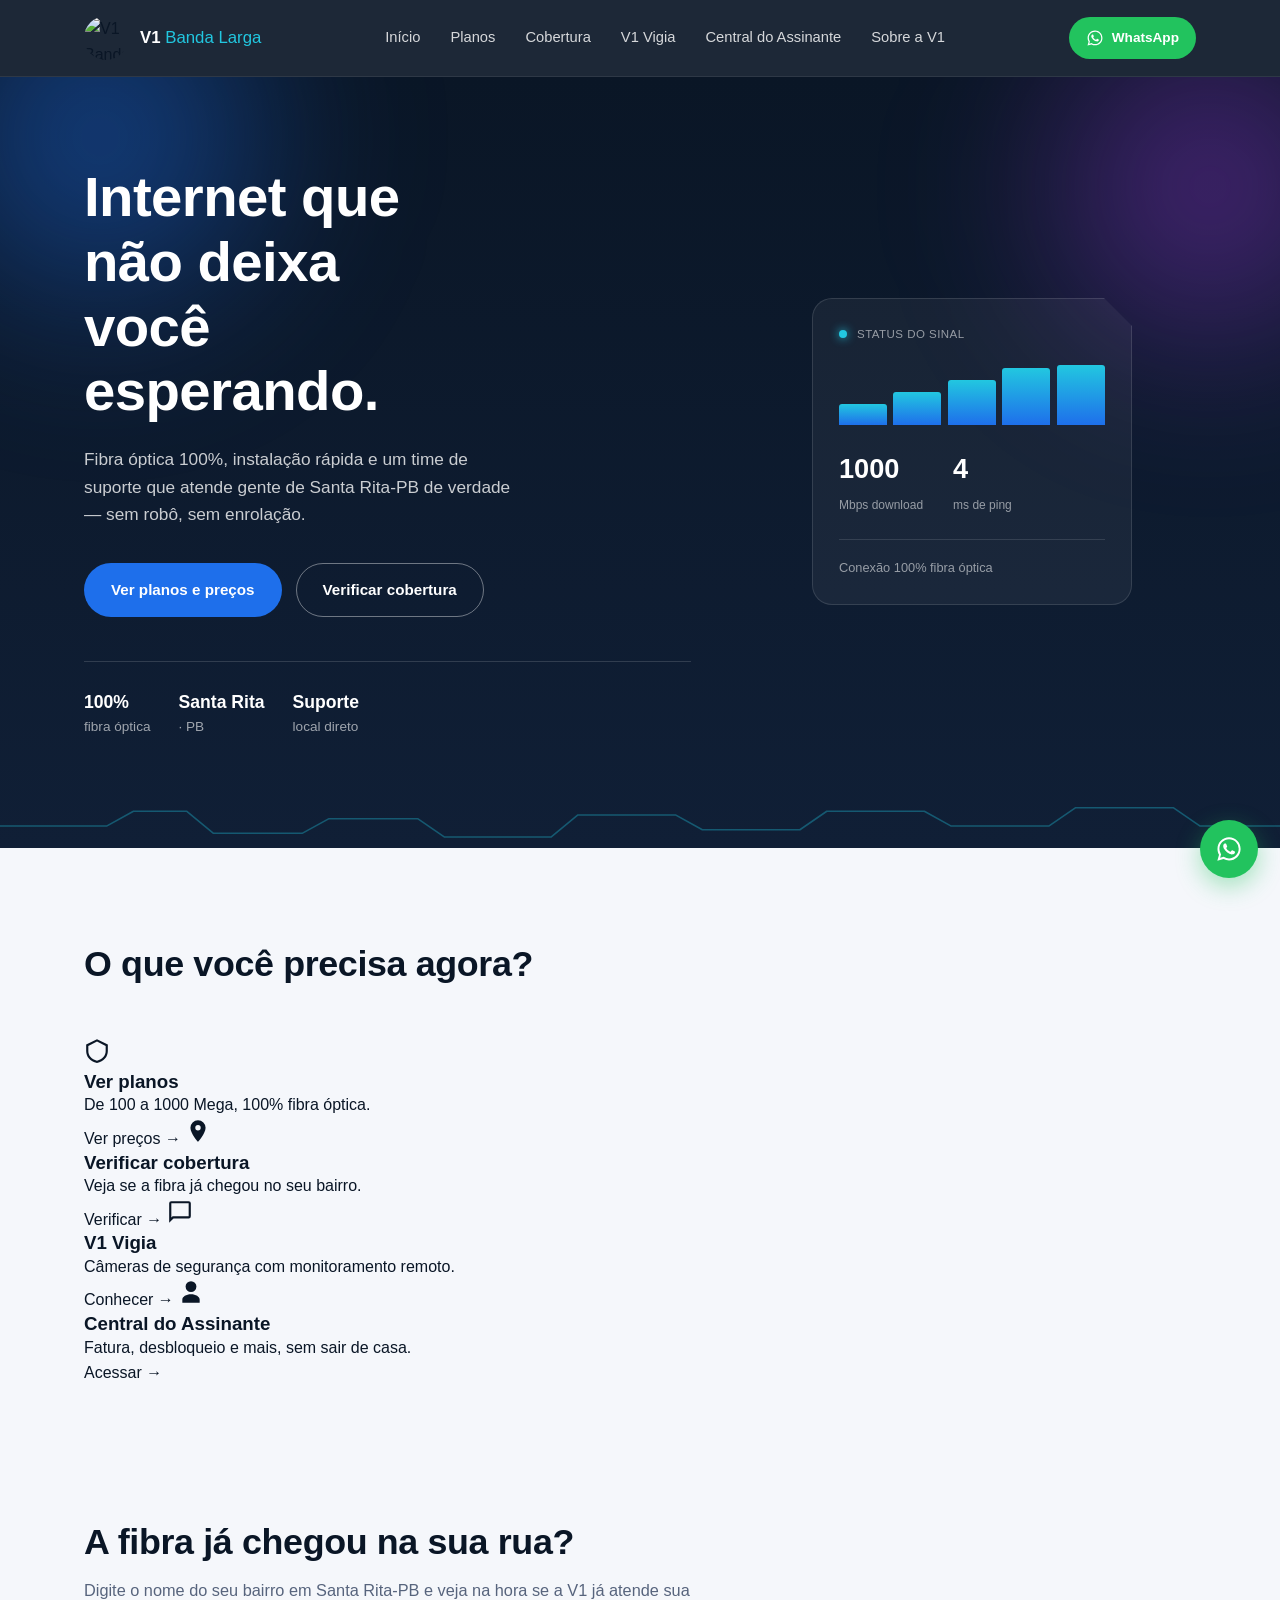
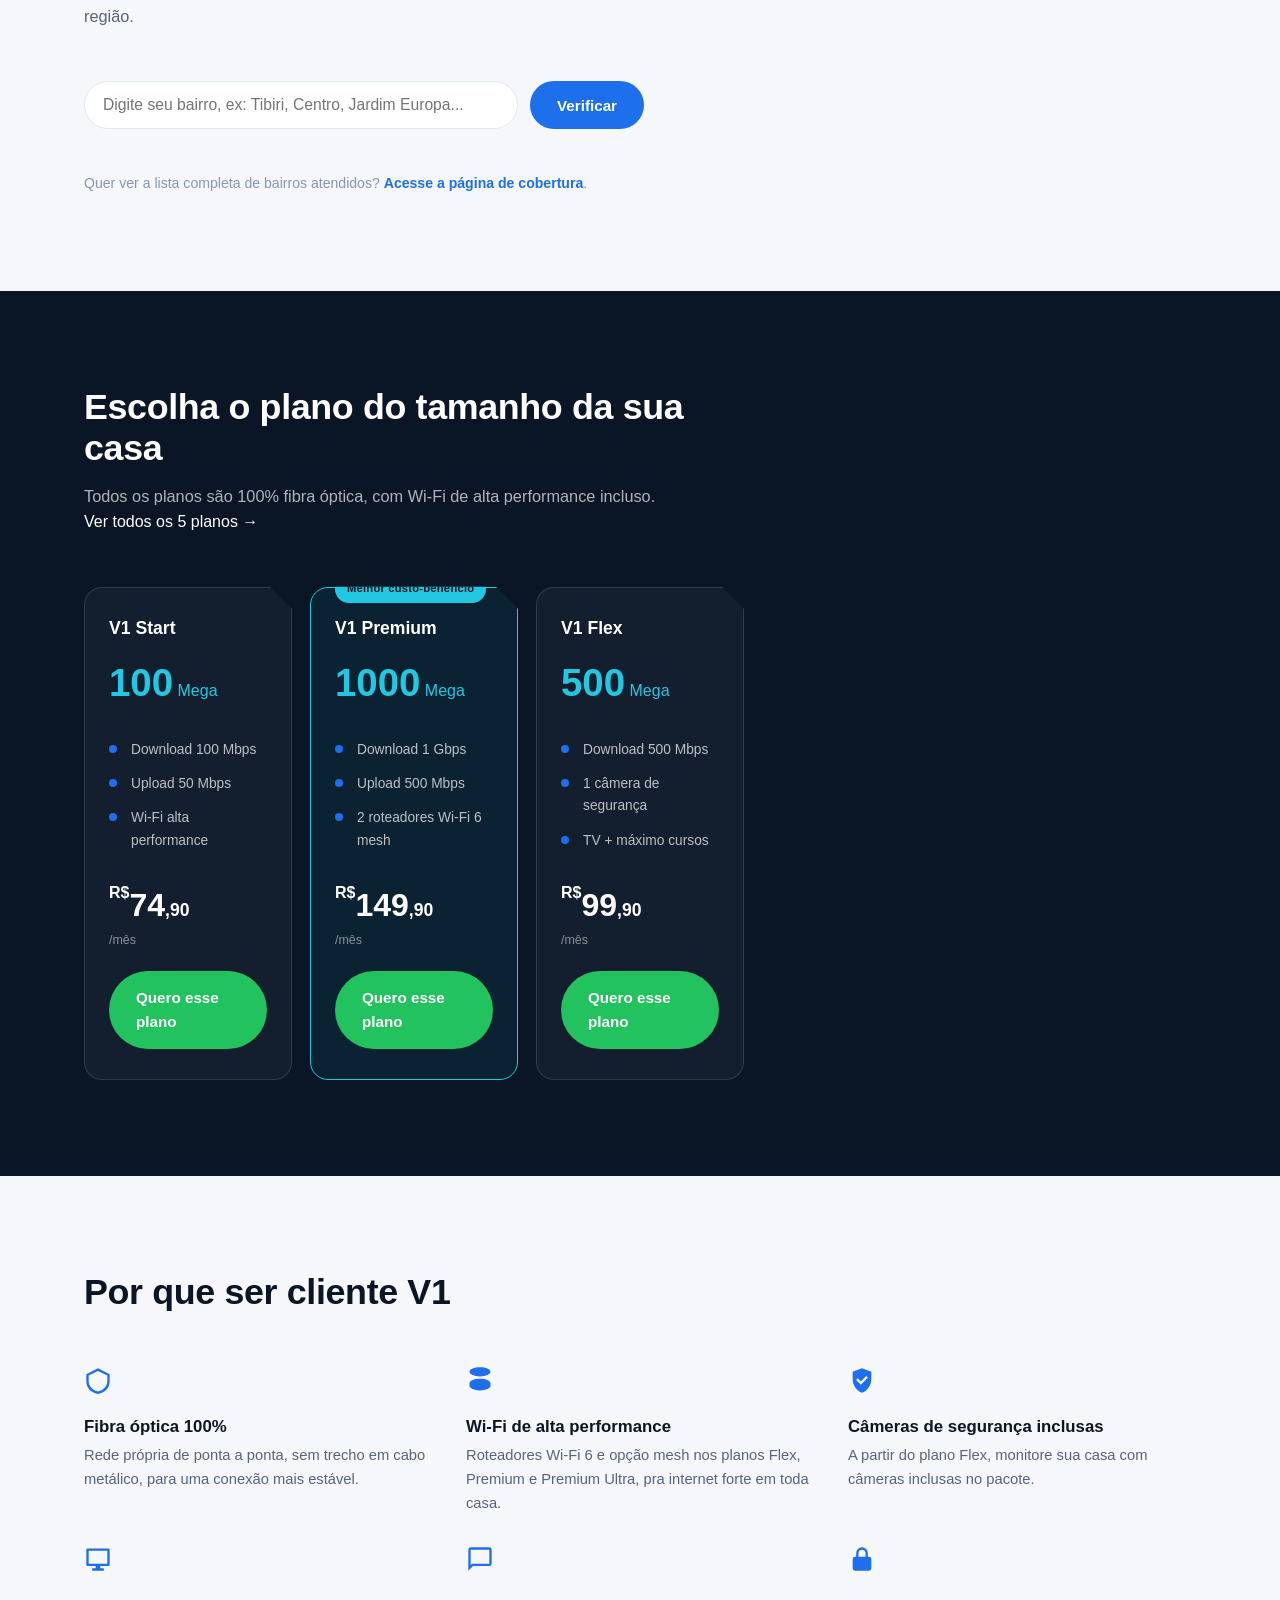
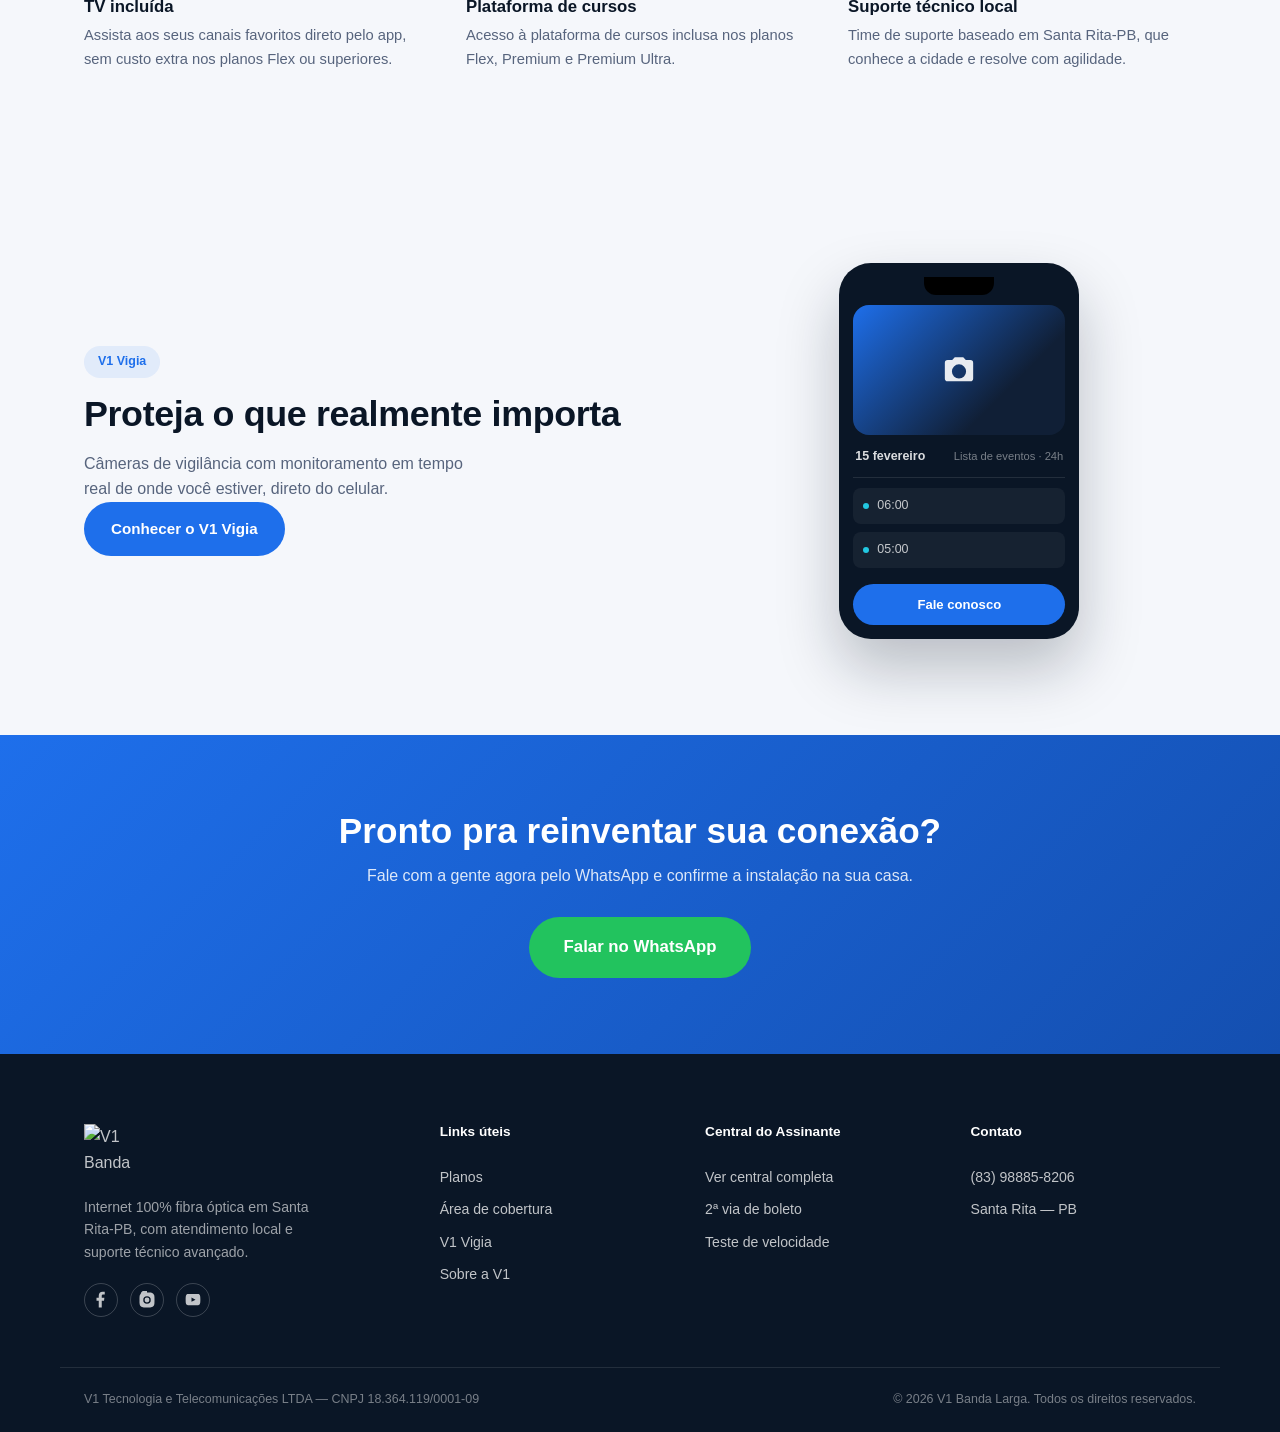
==== commit 8ec1cdd4: "Update index.html" ====
--- a/index.html
+++ b/index.html
@@ -16,19 +16,18 @@
 <!-- ===================== HEADER ===================== -->
 <header class="site-header" id="topo">
   <div class="wrap header-inner">
-    <a href="#topo" class="brand">
+    <a href="index.html" class="brand">
       <img src="https://v1bandalarga.com.br/wp-content/uploads/2025/12/Logo-V1-Alta-2-150x150.png" alt="V1 Banda Larga" width="44" height="44">
       <span class="brand-text">V1 <em>Banda Larga</em></span>
     </a>
 
     <nav class="main-nav" id="mainNav">
-      <a href="#cobertura">Cobertura</a>
-      <a href="#planos">Planos</a>
-      <a href="#vantagens">Vantagens</a>
-      <a href="#vigia">V1 Vigia</a>
-      <a href="#central">Central do Assinante</a>
-      <a href="#faq">Dúvidas</a>
-      <a href="#contato">Contato</a>
+      <a href="index.html">Início</a>
+      <a href="planos.html">Planos</a>
+      <a href="cobertura.html">Cobertura</a>
+      <a href="vigia.html">V1 Vigia</a>
+      <a href="central.html">Central do Assinante</a>
+      <a href="institucional.html">Sobre a V1</a>
     </nav>
 
     <div class="header-actions">
@@ -59,8 +58,8 @@
       <h1>Internet que não deixa você esperando.</h1>
       <p class="hero-lead">Fibra óptica 100%, instalação rápida e um time de suporte que atende gente de Santa Rita-PB de verdade — sem robô, sem enrolação.</p>
       <div class="hero-cta">
-        <a href="#planos" class="btn btn-primary">Ver planos e preços</a>
-        <a href="#cobertura" class="btn btn-outline">Verificar cobertura</a>
+        <a href="planos.html" class="btn btn-primary">Ver planos e preços</a>
+        <a href="cobertura.html" class="btn btn-outline">Verificar cobertura</a>
       </div>
       <ul class="hero-trust">
         <li><strong>100%</strong> fibra óptica</li>
@@ -101,12 +100,50 @@
   </div>
 </section>
 
-<!-- ===================== COBERTURA ===================== -->
+<!-- ===================== ATALHOS DE SERVIÇO ===================== -->
+<section class="section" style="padding-bottom: 40px;">
+  <div class="wrap">
+    <div class="section-head">
+      <h2>O que você precisa agora?</h2>
+    </div>
+
+    <div class="quick-links">
+      <a class="quick-link" href="planos.html">
+        <svg viewBox="0 0 24 24" width="26" height="26" aria-hidden="true"><path fill="currentColor" d="M12 2 2 7v6c0 5.25 3.6 9.74 10 11 6.4-1.26 10-5.75 10-11V7l-10-5Zm0 2.2 8 4v4.7c0 4.25-2.86 7.75-8 8.98-5.14-1.23-8-4.73-8-8.98V8.2l8-4Z"/></svg>
+        <h3>Ver planos</h3>
+        <p>De 100 a 1000 Mega, 100% fibra óptica.</p>
+        <span>Ver preços &rarr;</span>
+      </a>
+      <a class="quick-link" href="cobertura.html">
+        <svg viewBox="0 0 24 24" width="26" height="26" aria-hidden="true"><path fill="currentColor" d="M12 2a7 7 0 0 0-7 7c0 5.25 7 13 7 13s7-7.75 7-13a7 7 0 0 0-7-7Zm0 9.5A2.5 2.5 0 1 1 12 6.5a2.5 2.5 0 0 1 0 5Z"/></svg>
+        <h3>Verificar cobertura</h3>
+        <p>Veja se a fibra já chegou no seu bairro.</p>
+        <span>Verificar &rarr;</span>
+      </a>
+      <a class="quick-link" href="vigia.html">
+        <svg viewBox="0 0 24 24" width="26" height="26" aria-hidden="true"><path fill="currentColor" d="M4 4h16v12H5.17L4 17.17V4Zm0-2a2 2 0 0 0-2 2v18l4-4h14a2 2 0 0 0 2-2V4a2 2 0 0 0-2-2H4Z"/></svg>
+        <h3>V1 Vigia</h3>
+        <p>Câmeras de segurança com monitoramento remoto.</p>
+        <span>Conhecer &rarr;</span>
+      </a>
+      <a class="quick-link" href="central.html">
+        <svg viewBox="0 0 24 24" width="26" height="26" aria-hidden="true"><path fill="currentColor" d="M12 12a5 5 0 1 0 0-10 5 5 0 0 0 0 10Zm0 2c-4.42 0-8 2.24-8 5v3h16v-3c0-2.76-3.58-5-8-5Z"/></svg>
+        <h3>Central do Assinante</h3>
+        <p>Fatura, desbloqueio e mais, sem sair de casa.</p>
+        <span>Acessar &rarr;</span>
+      </a>
+    </div>
+  </div>
+</section>
+
+<!-- ===================== COBERTURA (teaser) ===================== -->
 <section class="section" id="cobertura">
   <div class="wrap">
-    <div class="section-head">
-      <h2>A fibra já chegou na sua rua?</h2>
-      <p>Digite o nome do seu bairro em Santa Rita-PB e veja na hora se a V1 já atende sua região.</p>
+    <div class="teaser-head section-head">
+      <div>
+        <h2>A fibra já chegou na sua rua?</h2>
+        <p>Digite o nome do seu bairro em Santa Rita-PB e veja na hora se a V1 já atende sua região.</p>
+      </div>
     </div>
 
     <form class="coverage-form" id="coverageForm">
@@ -117,16 +154,19 @@
 
     <div class="coverage-result" id="coverageResult" role="status" aria-live="polite"></div>
 
-    <p class="coverage-hint">Não achou seu bairro na lista? Chama a gente no WhatsApp que a equipe confirma na hora se dá pra instalar.</p>
-  </div>
-</section>
-
-<!-- ===================== PLANOS ===================== -->
+    <p class="coverage-hint">Quer ver a lista completa de bairros atendidos? <a href="cobertura.html" style="color:var(--blue); font-weight:600;">Acesse a página de cobertura</a>.</p>
+  </div>
+</section>
+
+<!-- ===================== PLANOS (teaser) ===================== -->
 <section class="section section-dark" id="planos">
   <div class="wrap">
-    <div class="section-head">
-      <h2>Escolha o plano do tamanho da sua casa</h2>
-      <p>Todos os planos são 100% fibra óptica, com Wi-Fi de alta performance incluso.</p>
+    <div class="teaser-head section-head">
+      <div>
+        <h2>Escolha o plano do tamanho da sua casa</h2>
+        <p>Todos os planos são 100% fibra óptica, com Wi-Fi de alta performance incluso.</p>
+      </div>
+      <a class="see-all" href="planos.html">Ver todos os 5 planos &rarr;</a>
     </div>
 
     <div class="plans-grid">
@@ -138,37 +178,9 @@
           <li>Download 100 Mbps</li>
           <li>Upload 50 Mbps</li>
           <li>Wi-Fi alta performance</li>
-          <li>Fibra óptica</li>
         </ul>
         <div class="plan-price"><span>R$</span>74<small>,90</small><em>/mês</em></div>
         <a class="btn btn-whats btn-block" target="_blank" rel="noopener" href="https://api.whatsapp.com/send/?phone=5583988858206&text=Ol%C3%A1%2C%20tenho%20interesse%20no%20plano%20V1%20Start%20100%20Mega&type=phone_number&app_absent=0">Quero esse plano</a>
-      </article>
-
-      <article class="plan-card">
-        <h3>V1 Plus</h3>
-        <div class="plan-speed"><span>400</span> Mega</div>
-        <ul class="plan-features">
-          <li>Download 400 Mbps</li>
-          <li>Upload 200 Mbps</li>
-          <li>Wi-Fi alta performance</li>
-          <li>Fibra óptica</li>
-        </ul>
-        <div class="plan-price"><span>R$</span>79<small>,90</small><em>/mês</em></div>
-        <a class="btn btn-whats btn-block" target="_blank" rel="noopener" href="https://api.whatsapp.com/send/?phone=5583988858206&text=Ol%C3%A1%2C%20tenho%20interesse%20no%20plano%20V1%20Plus%20400%20Mega&type=phone_number&app_absent=0">Quero esse plano</a>
-      </article>
-
-      <article class="plan-card">
-        <h3>V1 Flex</h3>
-        <div class="plan-speed"><span>500</span> Mega</div>
-        <ul class="plan-features">
-          <li>Download 500 Mbps</li>
-          <li>Upload 250 Mbps</li>
-          <li>Wi-Fi 6 alta performance</li>
-          <li>1 câmera de segurança</li>
-          <li>TV + máximo cursos</li>
-        </ul>
-        <div class="plan-price"><span>R$</span>99<small>,90</small><em>/mês</em></div>
-        <a class="btn btn-whats btn-block" target="_blank" rel="noopener" href="https://api.whatsapp.com/send/?phone=5583988858206&text=Ol%C3%A1%2C%20tenho%20interesse%20no%20plano%20V1%20Flex%20500%20Mega&type=phone_number&app_absent=0">Quero esse plano</a>
       </article>
 
       <article class="plan-card plan-highlight">
@@ -179,25 +191,21 @@
           <li>Download 1 Gbps</li>
           <li>Upload 500 Mbps</li>
           <li>2 roteadores Wi-Fi 6 mesh</li>
-          <li>1 câmera de segurança</li>
-          <li>TV + máximo cursos</li>
         </ul>
         <div class="plan-price"><span>R$</span>149<small>,90</small><em>/mês</em></div>
         <a class="btn btn-whats btn-block" target="_blank" rel="noopener" href="https://api.whatsapp.com/send/?phone=5583988858206&text=Ol%C3%A1%2C%20tenho%20interesse%20no%20plano%20V1%20Premium%201000%20Mega&type=phone_number&app_absent=0">Quero esse plano</a>
       </article>
 
       <article class="plan-card">
-        <h3>V1 Premium Ultra</h3>
-        <div class="plan-speed"><span>1000</span> Mega</div>
+        <h3>V1 Flex</h3>
+        <div class="plan-speed"><span>500</span> Mega</div>
         <ul class="plan-features">
-          <li>Download 1 Gbps</li>
-          <li>Upload 500 Mbps</li>
-          <li>3 roteadores Wi-Fi 6 mesh</li>
-          <li>2 câmeras de segurança</li>
+          <li>Download 500 Mbps</li>
+          <li>1 câmera de segurança</li>
           <li>TV + máximo cursos</li>
         </ul>
-        <div class="plan-price"><span>R$</span>199<small>,90</small><em>/mês</em></div>
-        <a class="btn btn-whats btn-block" target="_blank" rel="noopener" href="https://api.whatsapp.com/send/?phone=5583988858206&text=Ol%C3%A1%2C%20tenho%20interesse%20no%20plano%20V1%20Premium%20Ultra%201000%20Mega&type=phone_number&app_absent=0">Quero esse plano</a>
+        <div class="plan-price"><span>R$</span>99<small>,90</small><em>/mês</em></div>
+        <a class="btn btn-whats btn-block" target="_blank" rel="noopener" href="https://api.whatsapp.com/send/?phone=5583988858206&text=Ol%C3%A1%2C%20tenho%20interesse%20no%20plano%20V1%20Flex%20500%20Mega&type=phone_number&app_absent=0">Quero esse plano</a>
       </article>
 
     </div>
@@ -246,30 +254,14 @@
   </div>
 </section>
 
-<!-- ===================== V1 VIGIA (câmeras) ===================== -->
+<!-- ===================== V1 VIGIA (teaser) ===================== -->
 <section class="section vigia" id="vigia">
   <div class="wrap vigia-inner">
     <div class="vigia-copy">
       <span class="vigia-tag">V1 Vigia</span>
       <h2>Proteja o que realmente importa</h2>
-      <p>Câmeras de vigilância inclusas nos planos Flex, Premium e Premium Ultra — ou instaladas à parte, com monitoramento em tempo real de onde você estiver.</p>
-
-      <ul class="vigia-features">
-        <li>
-          <svg viewBox="0 0 24 24" width="22" height="22" aria-hidden="true"><path fill="currentColor" d="m9.55 17.6-4.7-4.7 1.4-1.4 3.3 3.3 7.3-7.3 1.4 1.4Z"/></svg>
-          <div><strong>Monitoramento 24h</strong><span>Acesse as imagens a qualquer momento pelo celular, tablet ou computador.</span></div>
-        </li>
-        <li>
-          <svg viewBox="0 0 24 24" width="22" height="22" aria-hidden="true"><path fill="currentColor" d="m9.55 17.6-4.7-4.7 1.4-1.4 3.3 3.3 7.3-7.3 1.4 1.4Z"/></svg>
-          <div><strong>Alta qualidade de imagem</strong><span>Tecnologia de ponta para registros claros e detalhados.</span></div>
-        </li>
-        <li>
-          <svg viewBox="0 0 24 24" width="22" height="22" aria-hidden="true"><path fill="currentColor" d="m9.55 17.6-4.7-4.7 1.4-1.4 3.3 3.3 7.3-7.3 1.4 1.4Z"/></svg>
-          <div><strong>Facilidade e praticidade</strong><span>Instalação rápida e suporte especializado do início ao fim.</span></div>
-        </li>
-      </ul>
-
-      <a class="btn btn-whats" target="_blank" rel="noopener" href="https://api.whatsapp.com/send/?phone=5583988858206&text=Ol%C3%A1%2C%20quero%20saber%20mais%20sobre%20o%20V1%20Vigia%20(c%C3%A2meras%20de%20seguran%C3%A7a)&type=phone_number&app_absent=0">Falar sobre o V1 Vigia</a>
+      <p>Câmeras de vigilância com monitoramento em tempo real de onde você estiver, direto do celular.</p>
+      <a class="btn btn-primary" href="vigia.html">Conhecer o V1 Vigia</a>
     </div>
 
     <div class="vigia-phone" aria-hidden="true">
@@ -282,91 +274,9 @@
         <div class="phone-events">
           <div class="phone-event"><span class="event-dot"></span>06:00</div>
           <div class="phone-event"><span class="event-dot"></span>05:00</div>
-          <div class="phone-event"><span class="event-dot"></span>04:00</div>
         </div>
         <div class="phone-cta">Fale conosco</div>
       </div>
-    </div>
-  </div>
-</section>
-
-<!-- ===================== CENTRAL DO ASSINANTE ===================== -->
-<section class="section section-dark" id="central">
-  <div class="wrap">
-    <div class="section-head">
-      <h2>Central do Assinante</h2>
-      <p>Resolva o essencial sem precisar ligar: acesse sua conta, pague a fatura ou libere sua internet na hora.</p>
-    </div>
-
-    <div class="central-grid">
-
-      <a class="central-card" href="https://v1bandalarga.sgp.net.br/accounts/central/login" target="_blank" rel="noopener">
-        <svg viewBox="0 0 24 24" width="26" height="26" aria-hidden="true"><path fill="currentColor" d="M12 12a5 5 0 1 0 0-10 5 5 0 0 0 0 10Zm0 2c-4.42 0-8 2.24-8 5v3h16v-3c0-2.76-3.58-5-8-5Z"/></svg>
-        <h3>Central do Assinante</h3>
-        <p>Acesse sua conta, veja faturas e acompanhe seu contrato.</p>
-        <span class="central-link">Entrar &rarr;</span>
-      </a>
-
-      <a class="central-card" href="https://v1bandalarga.sgp.net.br/accounts/central/login" target="_blank" rel="noopener">
-        <svg viewBox="0 0 24 24" width="26" height="26" aria-hidden="true"><path fill="currentColor" d="M4 4h16v2H4V4Zm0 14h16v2H4v-2Zm2-10h12v2H6V8Zm0 4h12v2H6v-2Z"/></svg>
-        <h3>2ª via de boleto</h3>
-        <p>Emita a segunda via da sua fatura em poucos cliques.</p>
-        <span class="central-link">Emitir &rarr;</span>
-      </a>
-
-      <a class="central-card central-card-accent" href="https://v1bandalarga.sgp.net.br/accounts/central/login" target="_blank" rel="noopener">
-        <svg viewBox="0 0 24 24" width="26" height="26" aria-hidden="true"><path fill="currentColor" d="M12 1a5 5 0 0 1 5 5v3h.5A1.5 1.5 0 0 1 19 10.5v9a1.5 1.5 0 0 1-1.5 1.5h-11A1.5 1.5 0 0 1 5 19.5v-9A1.5 1.5 0 0 1 6.5 9H7V6a5 5 0 0 1 5-5Zm0 2a3 3 0 0 0-3 3v3h6V6a3 3 0 0 0-3-3Zm0 10a1.5 1.5 0 0 0-.75 2.8V17.5a.75.75 0 0 0 1.5 0v-1.7A1.5 1.5 0 0 0 12 13Z"/></svg>
-        <h3>Desbloqueio automático</h3>
-        <p>Já pagou? Libere sua internet na hora, sem esperar o suporte.</p>
-        <span class="central-link">Desbloquear &rarr;</span>
-      </a>
-
-      <a class="central-card" href="https://v1bandalarga.speedtestcustom.com" target="_blank" rel="noopener">
-        <svg viewBox="0 0 24 24" width="26" height="26" aria-hidden="true"><path fill="currentColor" d="M12 2a10 10 0 1 0 10 10A10 10 0 0 0 12 2Zm1 15h-2v-2h2Zm1.07-7.75-1.42 1.42a2 2 0 0 0-.65 1.33h-2a4 4 0 0 1 1.17-2.75l1.09-1.1a1.5 1.5 0 1 0-2.55-1.07h-2a3.5 3.5 0 1 1 6.36 2.17Z"/></svg>
-        <h3>Teste de velocidade</h3>
-        <p>Confira agora a velocidade real da sua internet V1.</p>
-        <span class="central-link">Testar &rarr;</span>
-      </a>
-
-      <a class="central-card" href="https://api.whatsapp.com/message/WPY2QM5CGW5VB1" target="_blank" rel="noopener">
-        <svg viewBox="0 0 24 24" width="26" height="26" aria-hidden="true"><path fill="currentColor" d="M12 2 4.5 6v6.5c0 5.05 3.4 9.76 7.5 11 4.1-1.24 7.5-5.95 7.5-11V6L12 2Zm3.6 8.1-4.2 4.2-2.4-2.4 1.06-1.06L11.4 12.2l3.14-3.14L15.6 10.1Z"/></svg>
-        <h3>Indique um amigo</h3>
-        <p>Chame a gente no WhatsApp e indique quem também merece internet boa.</p>
-        <span class="central-link">Indicar &rarr;</span>
-      </a>
-
-    </div>
-  </div>
-</section>
-
-<!-- ===================== FAQ ===================== -->
-<section class="section" id="faq">
-  <div class="wrap wrap-narrow">
-    <div class="section-head">
-      <h2>Dúvidas frequentes</h2>
-    </div>
-
-    <div class="faq-list">
-      <details class="faq-item">
-        <summary>Quanto tempo leva pra instalar?</summary>
-        <p>O prazo varia conforme a disponibilidade de rede na sua rua. Depois de confirmada a cobertura, nossa equipe agenda a instalação com você.</p>
-      </details>
-      <details class="faq-item">
-        <summary>Preciso comprar o roteador?</summary>
-        <p>Não. O equipamento vai em comodato — ele é seu enquanto você for cliente V1, e a manutenção é por nossa conta.</p>
-      </details>
-      <details class="faq-item">
-        <summary>Como funciona o desbloqueio automático?</summary>
-        <p>Depois de confirmado o pagamento, você acessa a Central do Assinante e libera sua internet na hora, sem precisar esperar o suporte.</p>
-      </details>
-      <details class="faq-item">
-        <summary>Posso mudar de plano depois?</summary>
-        <p>Sim. É só falar com a gente pelo WhatsApp ou pela Central do Assinante que ajustamos seu plano.</p>
-      </details>
-      <details class="faq-item">
-        <summary>Quais formas de pagamento vocês aceitam?</summary>
-        <p>Boleto e Pix. Fale com a equipe pra confirmar as opções disponíveis pro seu plano.</p>
-      </details>
     </div>
   </div>
 </section>
@@ -403,17 +313,17 @@
 
     <div class="footer-col">
       <h4>Links úteis</h4>
-      <a href="#planos">Planos</a>
-      <a href="#cobertura">Área de cobertura</a>
-      <a href="https://v1bandalarga.speedtestcustom.com" target="_blank" rel="noopener">Teste de velocidade</a>
-      <a href="https://api.whatsapp.com/message/WPY2QM5CGW5VB1" target="_blank" rel="noopener">Indique um amigo</a>
+      <a href="planos.html">Planos</a>
+      <a href="cobertura.html">Área de cobertura</a>
+      <a href="vigia.html">V1 Vigia</a>
+      <a href="institucional.html">Sobre a V1</a>
     </div>
 
     <div class="footer-col">
       <h4>Central do Assinante</h4>
-      <a href="https://v1bandalarga.sgp.net.br/accounts/central/login" target="_blank" rel="noopener">Entrar na central</a>
+      <a href="central.html">Ver central completa</a>
       <a href="https://v1bandalarga.sgp.net.br/accounts/central/login" target="_blank" rel="noopener">2ª via de boleto</a>
-      <a href="https://v1bandalarga.sgp.net.br/accounts/central/login" target="_blank" rel="noopener">Desbloqueio automático</a>
+      <a href="https://v1bandalarga.speedtestcustom.com" target="_blank" rel="noopener">Teste de velocidade</a>
     </div>
 
     <div class="footer-col">
--- a/css/style.css
+++ b/css/style.css
@@ -16,6 +16,7 @@
   --line: #e3e8f0;
   --whats: #22c35e;
   --whats-dark: #1aa34d;
+  --magenta: #b23bff;
 
   --font-display: "Space Grotesk", sans-serif;
   --font-body: "Inter", sans-serif;
@@ -143,6 +144,46 @@
   align-items: center;
   position: relative;
 }
+
+/* glowing beams — a nod to the brand's neon look, without the clip-art */
+.hero-glow{
+  position: absolute; border-radius: 50%; filter: blur(70px);
+  pointer-events: none; z-index: 0;
+  animation: heroGlowPulse 7s ease-in-out infinite;
+}
+.hero-glow-a{
+  width: 480px; height: 480px; top: -180px; left: -140px;
+  background: radial-gradient(circle, rgba(30,111,235,.55), transparent 70%);
+}
+.hero-glow-b{
+  width: 460px; height: 460px; top: -120px; right: -160px;
+  background: radial-gradient(circle, rgba(178,59,255,.42), transparent 70%);
+  animation-delay: 2.4s;
+}
+@keyframes heroGlowPulse{
+  0%, 100%{ opacity: .55; transform: scale(1); }
+  50%{ opacity: .9; transform: scale(1.12); }
+}
+
+/* signal rings around the device card — the "live signal" moment */
+.hero-device{ position: relative; perspective: 900px; }
+.signal-ring{
+  position: absolute; top: 50%; left: 50%;
+  width: 60px; height: 60px; margin: -30px 0 0 -30px;
+  border: 1.5px solid var(--cyan);
+  border-radius: 50%;
+  opacity: 0;
+  animation: signalPing 3.6s ease-out infinite;
+  pointer-events: none;
+}
+.ring-2{ animation-delay: 1.2s; }
+.ring-3{ animation-delay: 2.4s; }
+@keyframes signalPing{
+  0%{ transform: scale(0.6); opacity: .55; }
+  100%{ transform: scale(4.2); opacity: 0; }
+}
+
+.device-card{ transition: transform .12s ease-out; will-change: transform; }
 .hero-copy h1{
   font-size: clamp(2.3rem, 4.4vw, 3.6rem);
   font-weight: 700;
@@ -288,6 +329,61 @@
 .advantage h3{ margin-top: 16px; font-size: 1.05rem; font-weight: 600; }
 .advantage p{ margin-top: 8px; color: var(--slate); font-size: 0.92rem; }
 
+/* ---------- V1 Vigia (câmeras) ---------- */
+.vigia{ background: var(--paper); overflow: hidden; }
+.vigia-inner{
+  display: grid;
+  grid-template-columns: 1.1fr 0.9fr;
+  gap: 60px;
+  align-items: center;
+}
+.vigia-tag{
+  display: inline-block; font-size: 0.78rem; font-weight: 600;
+  color: var(--blue); background: rgba(30,111,235,.09);
+  padding: 6px 14px; border-radius: 999px; margin-bottom: 16px;
+}
+.vigia-copy h2{ font-size: clamp(1.7rem, 2.8vw, 2.4rem); font-weight: 600; letter-spacing: -0.01em; }
+.vigia-copy p{ margin-top: 16px; color: var(--slate); max-width: 46ch; }
+.vigia-features{ margin: 28px 0 32px; display: flex; flex-direction: column; gap: 18px; }
+.vigia-features li{ display: flex; gap: 14px; align-items: flex-start; }
+.vigia-features svg{ flex-shrink: 0; color: var(--whats); margin-top: 2px; }
+.vigia-features strong{ display: block; font-size: 0.98rem; }
+.vigia-features span{ display: block; font-size: 0.88rem; color: var(--slate); margin-top: 3px; }
+
+.vigia-phone{ display: flex; justify-content: center; }
+.phone-frame{
+  width: 240px; background: var(--ink);
+  border-radius: 32px; padding: 14px;
+  box-shadow: 0 30px 60px rgba(10,22,38,.25);
+  position: relative;
+}
+.phone-notch{
+  width: 70px; height: 18px; background: #000; border-radius: 0 0 12px 12px;
+  margin: 0 auto 10px;
+}
+.phone-cam-preview{
+  height: 130px; border-radius: 16px; margin-bottom: 12px;
+  background: linear-gradient(135deg, var(--blue), var(--ink-soft) 70%);
+  display: flex; align-items: center; justify-content: center;
+}
+.phone-date{
+  color: rgba(255,255,255,.85); font-size: 0.78rem; font-weight: 600;
+  display: flex; justify-content: space-between; align-items: center;
+  padding: 0 2px 10px; border-bottom: 1px solid rgba(255,255,255,.1); margin-bottom: 10px;
+}
+.phone-date span{ font-weight: 400; color: rgba(255,255,255,.45); font-size: 0.7rem; }
+.phone-events{ display: flex; flex-direction: column; gap: 8px; margin-bottom: 16px; }
+.phone-event{
+  display: flex; align-items: center; gap: 8px;
+  font-size: 0.78rem; color: rgba(255,255,255,.75);
+  background: rgba(255,255,255,.05); padding: 8px 10px; border-radius: 8px;
+}
+.event-dot{ width: 6px; height: 6px; border-radius: 50%; background: var(--cyan); }
+.phone-cta{
+  text-align: center; background: var(--blue); color: #fff;
+  font-size: 0.82rem; font-weight: 600; padding: 10px; border-radius: 999px;
+}
+
 /* ---------- central do assinante ---------- */
 .central-grid{
   display: grid;
@@ -389,6 +485,8 @@
 @media (max-width: 900px){
   .hero-inner{ grid-template-columns: 1fr; }
   .hero-device{ order: -1; }
+  .vigia-inner{ grid-template-columns: 1fr; }
+  .vigia-phone{ order: -1; }
   .main-nav{
     position: absolute; top: 76px; left: 0; right: 0;
     background: var(--ink); flex-direction: column; gap: 0;
